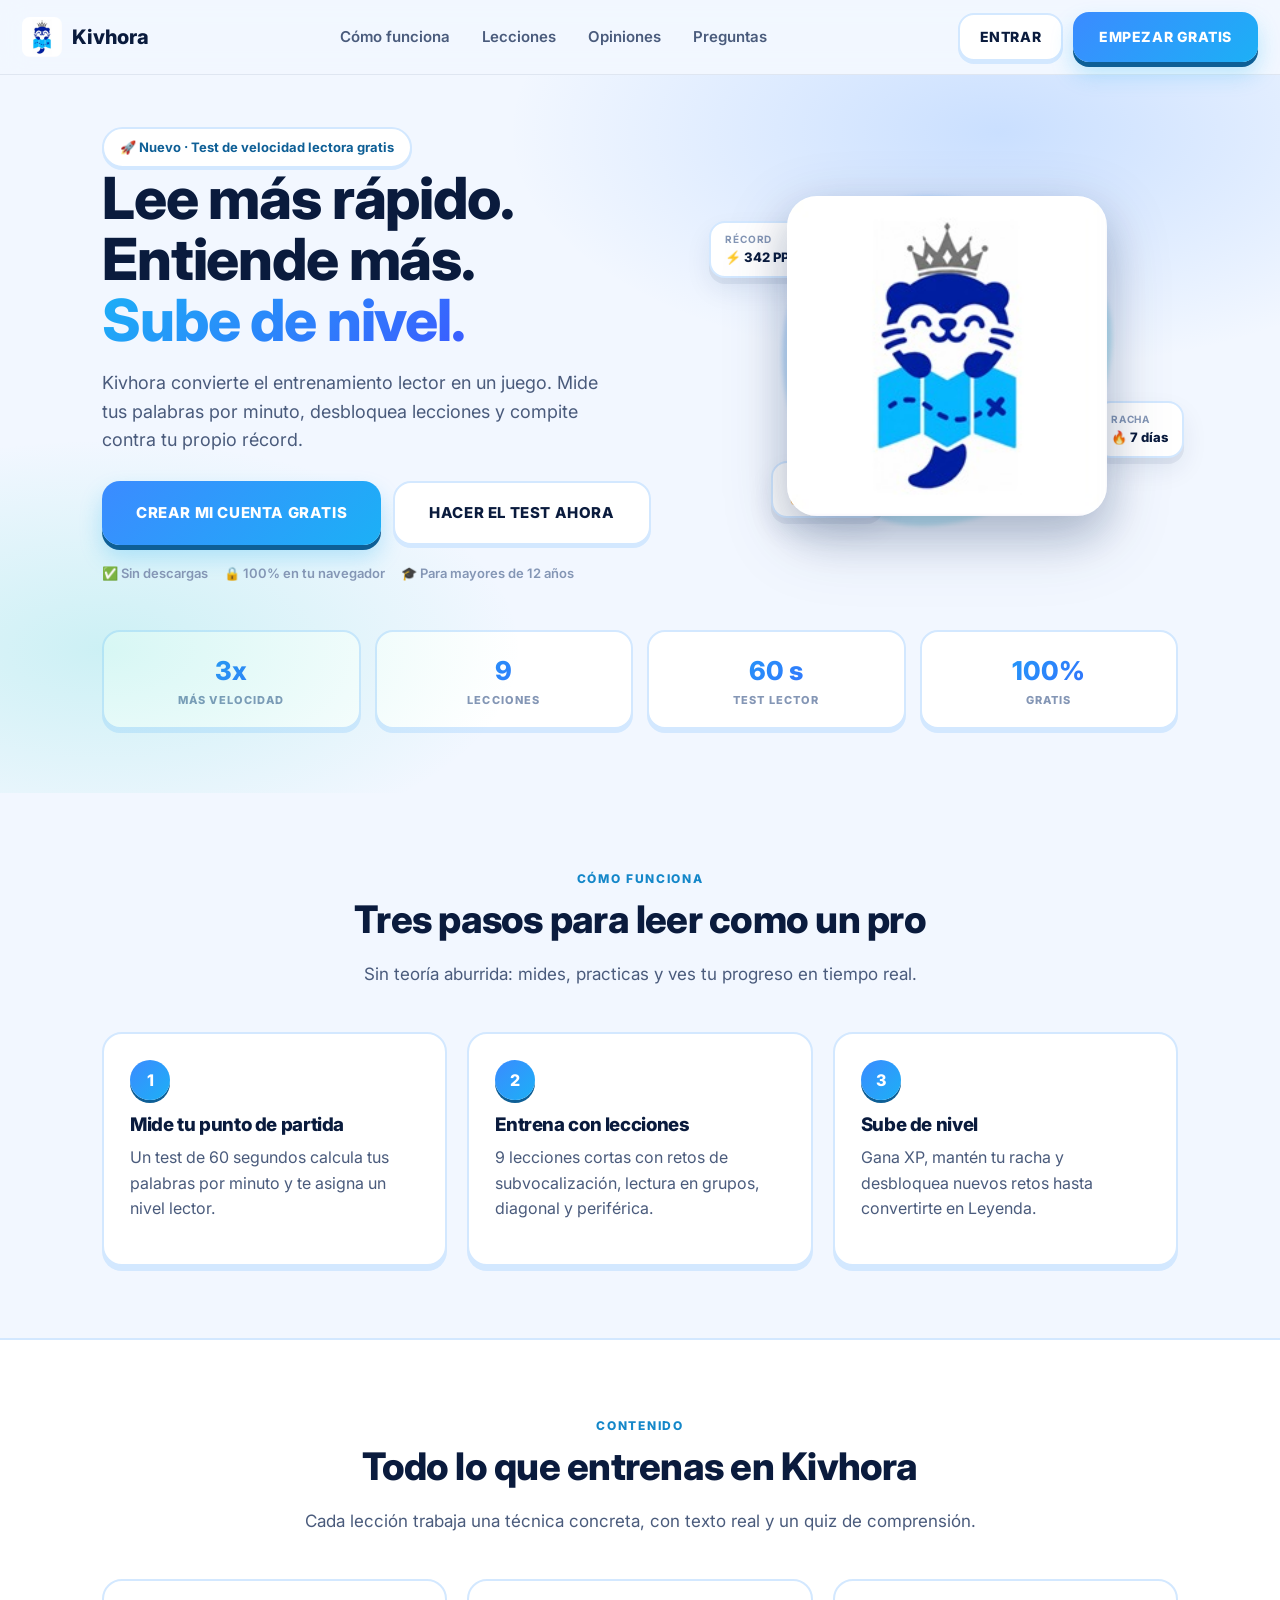
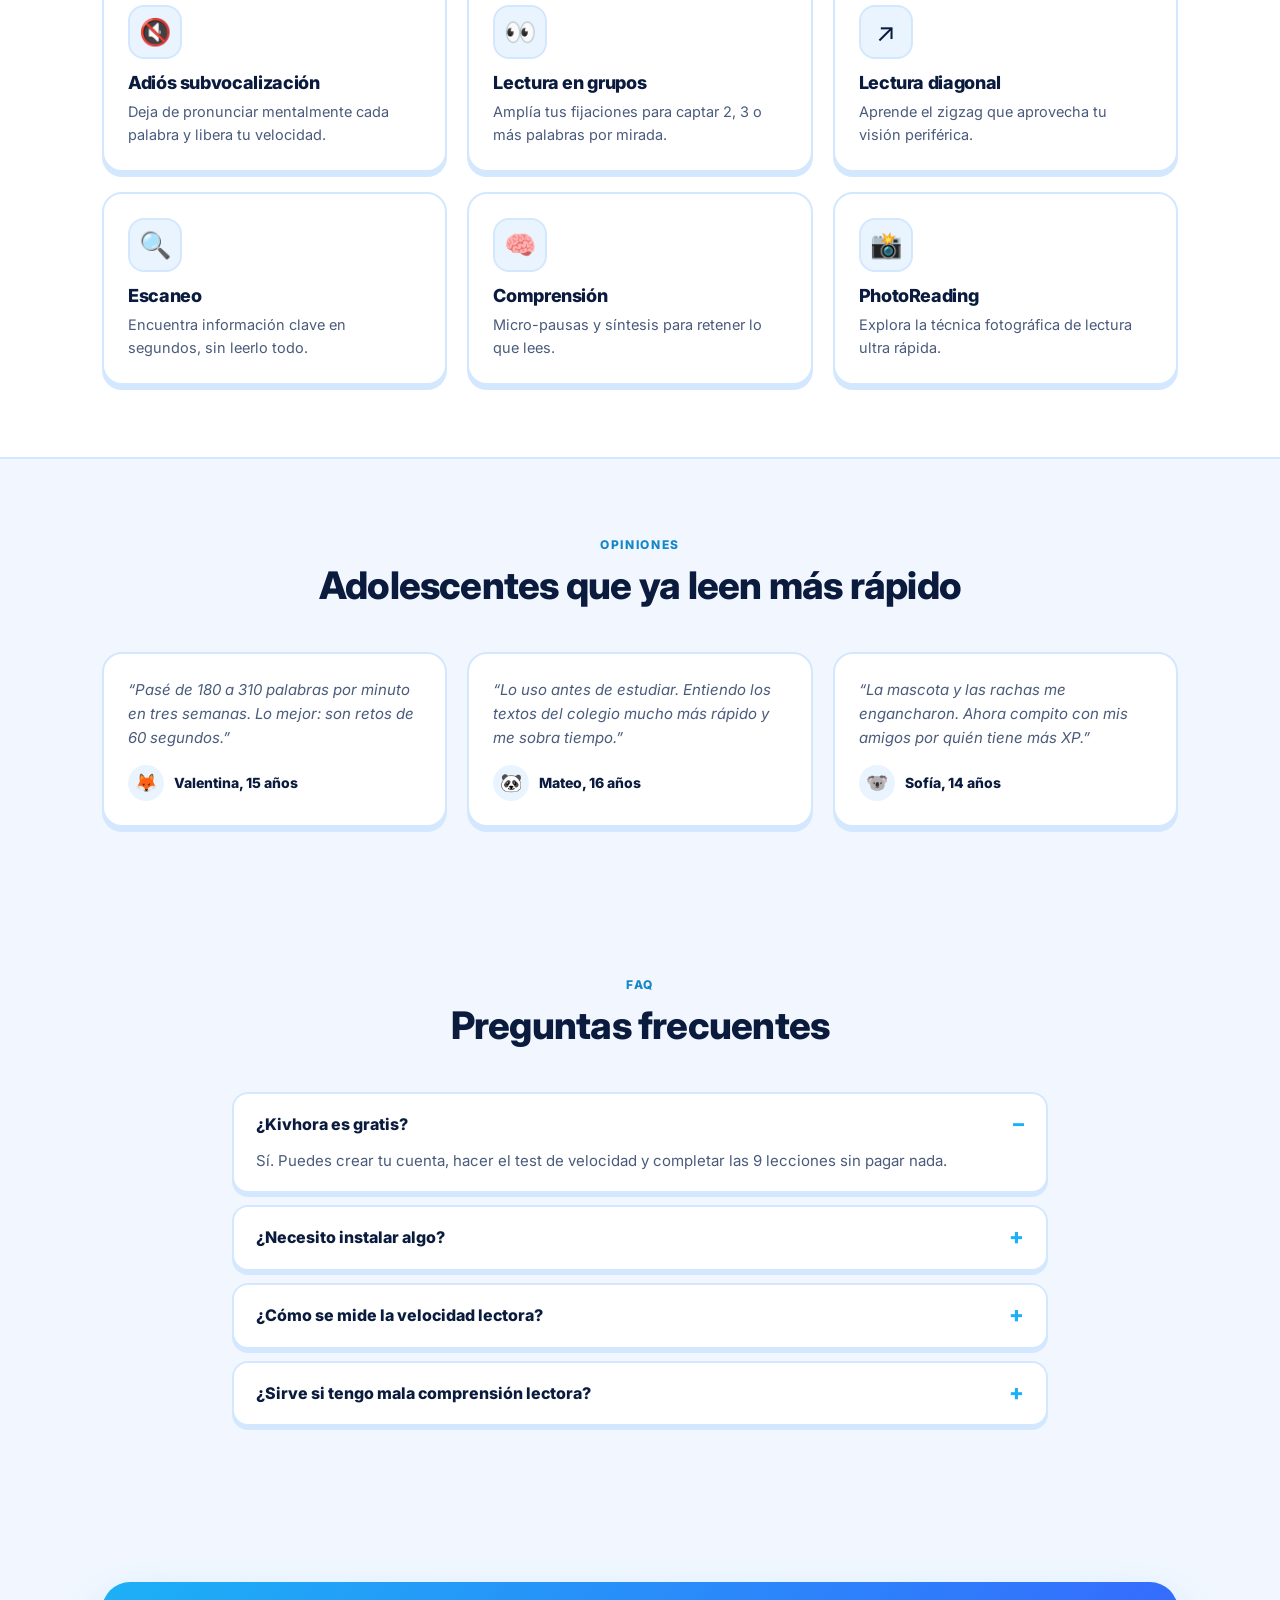
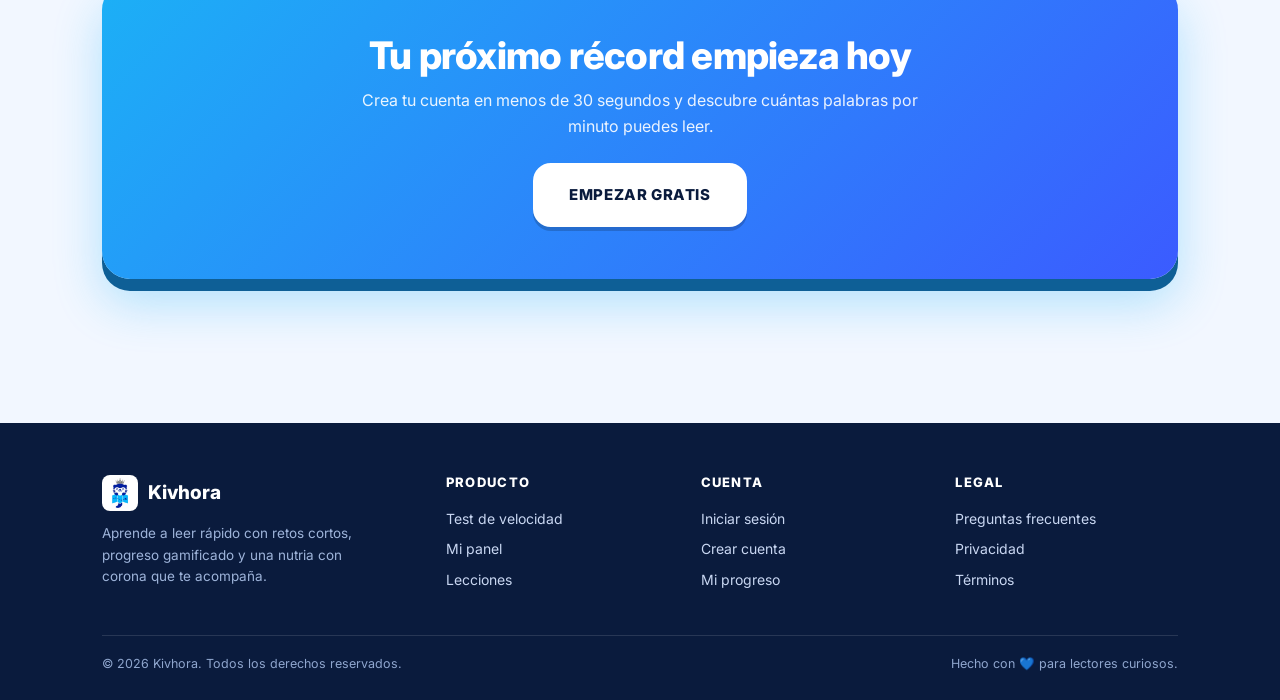
==== index.html @ a86a7a68 "baseline: estado actual antes de correcciones de venta" ====
<!DOCTYPE html>
<html lang="es">
<head>
<meta charset="UTF-8">
<meta name="viewport" content="width=device-width, initial-scale=1.0">
<title>Kivhora | Curso de lectura rápida para adolescentes — Lee hasta 3x más rápido</title>
<meta name="description" content="Aprende a leer rápido con Kivhora: test de velocidad lectora gratis, 9 lecciones interactivas y ejercicios de subvocalización, lectura diagonal y periférica. Ideal para adolescentes y estudiantes.">
<meta name="keywords" content="lectura rápida, velocidad lectora, test de lectura, palabras por minuto, comprensión lectora, curso de lectura veloz, adolescentes, Kivhora">
<meta name="author" content="Kivhora">
<meta name="robots" content="index, follow">
<link rel="canonical" href="https://kivhora.com/">
<meta property="og:type" content="website">
<meta property="og:site_name" content="Kivhora">
<meta property="og:title" content="Kivhora | Aprende a leer rápido jugando">
<meta property="og:description" content="Test de velocidad lectora, 9 lecciones y progreso gamificado. Mejora tus palabras por minuto en minutos al día.">
<meta property="og:url" content="https://kivhora.com/">
<meta property="og:image" content="https://kivhora.com/nutria_logo.jpeg">
<meta name="twitter:card" content="summary_large_image">
<meta name="theme-color" content="#1CB0F6">
<link rel="icon" type="image/jpeg" href="nutria_logo.jpeg">
<link rel="preconnect" href="https://fonts.googleapis.com">
<link rel="preconnect" href="https://fonts.gstatic.com" crossorigin>
<link href="https://fonts.googleapis.com/css2?family=Inter:wght@400;600;700;800&display=swap" rel="stylesheet">
<link href="style-2.5d.css" rel="stylesheet">
<link href="iconos-individuales.css" rel="stylesheet">
<script type="application/ld+json">
{
  "@context": "https://schema.org",
  "@graph": [
    {
      "@type": "EducationalOrganization",
      "@id": "https://kivhora.com/#org",
      "name": "Kivhora",
      "url": "https://kivhora.com/",
      "logo": "https://kivhora.com/nutria_logo.jpeg",
      "description": "Plataforma para aprender lectura rápida con lecciones interactivas y test de velocidad lectora."
    },
    {
      "@type": "Course",
      "name": "Lectura rápida para adolescentes",
      "description": "Curso interactivo de 9 lecciones para aumentar la velocidad lectora y la comprensión: subvocalización, lectura en grupos, lectura diagonal, escaneo y lectura periférica.",
      "provider": { "@id": "https://kivhora.com/#org" },
      "inLanguage": "es",
      "isAccessibleForFree": true,
      "educationalLevel": "Principiante a avanzado",
      "audience": { "@type": "EducationalAudience", "educationalRole": "student" }
    },
    {
      "@type": "FAQPage",
      "mainEntity": [
        { "@type": "Question", "name": "¿Kivhora es gratis?", "acceptedAnswer": { "@type": "Answer", "text": "Sí. Puedes crear tu cuenta, hacer el test de velocidad y completar las 9 lecciones sin pagar nada." } },
        { "@type": "Question", "name": "¿Necesito instalar algo?", "acceptedAnswer": { "@type": "Answer", "text": "No. Kivhora funciona directamente en tu navegador, en computador, tablet o celular." } },
        { "@type": "Question", "name": "¿Cómo se mide la velocidad lectora?", "acceptedAnswer": { "@type": "Answer", "text": "Se mide en palabras por minuto (PPM): divides las palabras del texto entre el tiempo que tardaste y lo multiplicas por 60." } }
      ]
    }
  ]
}
</script>
</head>
<body>
<header class="navbar">
  <a href="index.html" class="nav-logo" aria-label="Kivhora, inicio">
    <img src="nutria_logo.jpeg" alt="Mascota nutria de Kivhora" width="40" height="40" style="object-fit: cover; border-radius: 8px;">
    <span>Kivhora</span>
  </a>
  <nav aria-label="Navegación principal">
    <ul class="nav-links">
      <li><a href="#como-funciona">Cómo funciona</a></li>
      <li><a href="#lecciones">Lecciones</a></li>
      <li><a href="#testimonios">Opiniones</a></li>
      <li><a href="#faq">Preguntas</a></li>
    </ul>
  </nav>
  <div class="nav-buttons">
    <a href="login.html" class="btn-2d">Entrar</a>
    <a href="registro.html" class="btn-3d">Empezar gratis</a>
  </div>
</header>

<main>
  <section class="site-header">
    <div class="container hero">
      <div>
        <span class="pill">🚀 Nuevo · Test de velocidad lectora gratis</span>
        <h1>Lee más rápido.<br>Entiende más.<br><span>Sube de nivel.</span></h1>
        <p class="lead">Kivhora convierte el entrenamiento lector en un juego. Mide tus palabras por minuto, desbloquea lecciones y compite contra tu propio récord.</p>
        <div class="hero-actions">
          <a href="registro.html" class="btn-3d btn--lg">Crear mi cuenta gratis</a>
          <a href="exam.html" class="btn-2d btn--lg">Hacer el test ahora</a>
        </div>
        <div class="hero-trust">
          <span>✅ Sin descargas</span>
          <span>🔒 100% en tu navegador</span>
          <span>🎓 Para mayores de 12 años</span>
        </div>
      </div>
      <div class="hero-art">
        <div class="blob" aria-hidden="true"></div>
        <img src="nutria_logo.jpeg" alt="Kivhora, la nutria lectora con corona, mascota de la plataforma" width="320" height="320" style="border-radius: 30px; object-fit: cover; box-shadow: 0 20px 40px rgba(16,42,85,0.15); position: relative; z-index: 1;">
        <div class="float-badge fb-1"><small>Récord</small>⚡ 342 PPM</div>
        <div class="float-badge fb-2"><small>Racha</small>🔥 7 días</div>
        <div class="float-badge fb-3"><small>Nivel</small>🏅 Velocista</div>
      </div>
    </div>
    <div class="container" style="margin-top:46px">
      <div class="stat-strip">
        <div class="stat"><div class="num">3x</div><div class="lbl">Más velocidad</div></div>
        <div class="stat"><div class="num">9</div><div class="lbl">Lecciones</div></div>
        <div class="stat"><div class="num">60 s</div><div class="lbl">Test lector</div></div>
        <div class="stat"><div class="num">100%</div><div class="lbl">Gratis</div></div>
      </div>
    </div>
  </section>

  <section class="section" id="como-funciona">
    <div class="container">
      <div class="section-head">
        <span class="eyebrow">Cómo funciona</span>
        <h2>Tres pasos para leer como un pro</h2>
        <p>Sin teoría aburrida: mides, practicas y ves tu progreso en tiempo real.</p>
      </div>
      <div class="grid grid--3">
        <article class="step"><div class="n">1</div><h3>Mide tu punto de partida</h3><p class="muted">Un test de 60 segundos calcula tus palabras por minuto y te asigna un nivel lector.</p></article>
        <article class="step"><div class="n">2</div><h3>Entrena con lecciones</h3><p class="muted">9 lecciones cortas con retos de subvocalización, lectura en grupos, diagonal y periférica.</p></article>
        <article class="step"><div class="n">3</div><h3>Sube de nivel</h3><p class="muted">Gana XP, mantén tu racha y desbloquea nuevos retos hasta convertirte en Leyenda.</p></article>
      </div>
    </div>
  </section>

  <section class="section" style="background:#fff;border-block:2px solid var(--blue-100)" id="lecciones">
    <div class="container">
      <div class="section-head">
        <span class="eyebrow">Contenido</span>
        <h2>Todo lo que entrenas en Kivhora</h2>
        <p>Cada lección trabaja una técnica concreta, con texto real y un quiz de comprensión.</p>
      </div>
      <div class="grid grid--3">
        <article class="feature"><div class="ico">🔇</div><h3>Adiós subvocalización</h3><p>Deja de pronunciar mentalmente cada palabra y libera tu velocidad.</p></article>
        <article class="feature"><div class="ico">👀</div><h3>Lectura en grupos</h3><p>Amplía tus fijaciones para captar 2, 3 o más palabras por mirada.</p></article>
        <article class="feature"><div class="ico">↗️</div><h3>Lectura diagonal</h3><p>Aprende el zigzag que aprovecha tu visión periférica.</p></article>
        <article class="feature"><div class="ico">🔍</div><h3>Escaneo</h3><p>Encuentra información clave en segundos, sin leerlo todo.</p></article>
        <article class="feature"><div class="ico">🧠</div><h3>Comprensión</h3><p>Micro-pausas y síntesis para retener lo que lees.</p></article>
        <article class="feature"><div class="ico">📸</div><h3>PhotoReading</h3><p>Explora la técnica fotográfica de lectura ultra rápida.</p></article>
      </div>
    </div>
  </section>

  <section class="section" id="testimonios">
    <div class="container">
      <div class="section-head">
        <span class="eyebrow">Opiniones</span>
        <h2>Adolescentes que ya leen más rápido</h2>
      </div>
      <div class="grid grid--3">
        <article class="quote"><p>“Pasé de 180 a 310 palabras por minuto en tres semanas. Lo mejor: son retos de 60 segundos.”</p><div class="who"><span>🦊</span>Valentina, 15 años</div></article>
        <article class="quote"><p>“Lo uso antes de estudiar. Entiendo los textos del colegio mucho más rápido y me sobra tiempo.”</p><div class="who"><span>🐼</span>Mateo, 16 años</div></article>
        <article class="quote"><p>“La mascota y las rachas me engancharon. Ahora compito con mis amigos por quién tiene más XP.”</p><div class="who"><span>🐨</span>Sofía, 14 años</div></article>
      </div>
    </div>
  </section>

  <section class="section" id="faq">
    <div class="container narrow">
      <div class="section-head"><span class="eyebrow">FAQ</span><h2>Preguntas frecuentes</h2></div>
      <div class="faq">
        <details open><summary>¿Kivhora es gratis?</summary><p>Sí. Puedes crear tu cuenta, hacer el test de velocidad y completar las 9 lecciones sin pagar nada.</p></details>
        <details><summary>¿Necesito instalar algo?</summary><p>No. Kivhora funciona directamente en tu navegador, en computador, tablet o celular.</p></details>
        <details><summary>¿Cómo se mide la velocidad lectora?</summary><p>En palabras por minuto (PPM): divides las palabras del texto entre el tiempo que tardaste y lo multiplicas por 60.</p></details>
        <details><summary>¿Sirve si tengo mala comprensión lectora?</summary><p>Sí. Cada lección incluye un quiz de comprensión y técnicas específicas para retener mejor lo leído.</p></details>
      </div>
    </div>
  </section>

  <section class="section">
    <div class="container">
      <div class="cta-band">
        <h2>Tu próximo récord empieza hoy</h2>
        <p>Crea tu cuenta en menos de 30 segundos y descubre cuántas palabras por minuto puedes leer.</p>
        <a href="registro.html" class="btn-2d btn--lg">Empezar gratis</a>
      </div>
    </div>
  </section>
</main>

<footer class="footer">
  <div class="container">
    <div class="footer-grid">
      <div>
        <div class="brand"><img src="nutria_logo.jpeg" alt="Mascota de Kivhora" width="36" height="36" style="object-fit: cover; border-radius: 8px;">Kivhora</div>
        <p>Aprende a leer rápido con retos cortos, progreso gamificado y una nutria con corona que te acompaña.</p>
      </div>
      <div><h4>Producto</h4><a href="exam.html">Test de velocidad</a><a href="dashboard.html">Mi panel</a><a href="#lecciones">Lecciones</a></div>
      <div><h4>Cuenta</h4><a href="login.html">Iniciar sesión</a><a href="registro.html">Crear cuenta</a><a href="dashboard.html">Mi progreso</a></div>
      <div><h4>Legal</h4><a href="#faq">Preguntas frecuentes</a><a href="#faq">Privacidad</a><a href="#faq">Términos</a></div>
    </div>
    <div class="footer-bottom">
      <span>© <span id="year">2025</span> Kivhora. Todos los derechos reservados.</span>
      <span>Hecho con 💙 para lectores curiosos.</span>
    </div>
  </div>
</footer>
<script>document.getElementById('year').textContent = new Date().getFullYear();</script>
<script src="app.js"></script>
</body>
</html>
---- style-2.5d.css ----
/* ============================================================
   KIVHORA · Design System 2.5D (azul, estilo Duolingo)
   ============================================================ */
:root{
  --blue-50:#EAF4FF; --blue-100:#D3E8FF; --blue-200:#A9D1FF; --blue-300:#6FB2FF;
  --blue-400:#3B8BFF; --blue-500:#1CB0F6; --blue-600:#1487C9; --blue-700:#0E5F96;
  --navy-900:#0A1B3D; --navy-800:#102A55; --navy-700:#173A73;
  --gold:#FFC93C; --green:#58CC02; --red:#FF4B4B; --purple:#CE82FF;
  --bg:#F2F7FF; --bg-card:#FFFFFF; --bg-darker:#FFFFFF; --bg-surface:#E7EFFB;
  --text-primary:#0A1B3D; --text-secondary:#4A5B7C; --text-muted:#8496B5;
  --primary-300:#6FB2FF; --primary-400:#1CB0F6;
  --accent-300:#38D9C0; --accent-400:#14B8A6; --secondary-400:#8B5CF6;
  --radius:20px; --radius-sm:14px;
  --shadow-25d:0 6px 0 rgba(16,42,85,.07), 0 12px 26px rgba(16,42,85,.08);
  --shadow-3d:0 8px 0 rgba(16,42,85,.13), 0 16px 30px rgba(16,42,85,.12);
  --shadow-deep:0 10px 0 rgba(16,42,85,.18), 0 22px 44px rgba(16,42,85,.18);
  --gradient-primary:linear-gradient(135deg,#3B8BFF,#1CB0F6);
  --gradient-accent:linear-gradient(135deg,#22D3C5,#0EA5A0);
  --gradient-text:linear-gradient(135deg,#1CB0F6,#3B5BFF);
  --font:'Inter',-apple-system,BlinkMacSystemFont,'Segoe UI',Roboto,Helvetica,Arial,sans-serif;
}
*,*::before,*::after{box-sizing:border-box}
html{scroll-behavior:smooth}
body{margin:0;font-family:var(--font);background:var(--bg);color:var(--text-primary);line-height:1.6;-webkit-font-smoothing:antialiased}
img{max-width:100%;display:block}
a{color:var(--blue-600);text-decoration:none}
h1,h2,h3,h4{margin:0 0 .5em;line-height:1.15;font-weight:800;letter-spacing:-.02em}
p{margin:0 0 1em}
ul{margin:0;padding:0}
.container{width:100%;max-width:1120px;margin:0 auto;padding:0 22px}
.narrow{max-width:860px;margin:0 auto;padding:0 22px}
.text-center{text-align:center}
.muted{color:var(--text-secondary)}

/* ---------- Navbar ---------- */
.navbar{position:sticky;top:0;z-index:60;display:flex;align-items:center;justify-content:space-between;gap:16px;
  padding:12px 22px;background:rgba(242,247,255,.88);backdrop-filter:blur(14px);border-bottom:1px solid rgba(16,42,85,.08)}
.nav-logo{display:flex;align-items:center;gap:10px;font-weight:800;font-size:20px;color:var(--navy-900)}
.nav-logo img{width:40px;height:40px}
.nav-links{display:flex;gap:4px;align-items:center;list-style:none}
.nav-links a{padding:8px 14px;border-radius:12px;font-weight:600;color:var(--text-secondary);font-size:15px}
.nav-links a:hover{background:var(--blue-50);color:var(--blue-600)}
.nav-buttons{display:flex;align-items:center;gap:10px}
.user-info{display:flex;align-items:center;gap:10px}
.user-avatar{width:40px;height:40px;border-radius:50%;background:var(--blue-100);border:2px solid #fff;
  display:flex;align-items:center;justify-content:center;font-size:18px;overflow:hidden;flex-shrink:0;box-shadow:0 2px 0 rgba(16,42,85,.12)}
.user-name{font-size:14px;font-weight:700;max-width:140px;overflow:hidden;text-overflow:ellipsis;white-space:nowrap}

/* ---------- Botones ---------- */
.btn,.btn-3d,.btn-2d{display:inline-flex;align-items:center;justify-content:center;gap:8px;font:inherit;font-weight:800;
  letter-spacing:.04em;text-transform:uppercase;font-size:14px;border:0;cursor:pointer;border-radius:16px;
  padding:14px 26px;text-align:center;transition:transform .08s ease,box-shadow .08s ease,filter .2s ease}
.btn-3d{background:var(--gradient-primary);color:#fff;box-shadow:0 5px 0 var(--blue-700),0 12px 22px rgba(28,176,246,.28)}
.btn-3d:hover{filter:brightness(1.05)}
.btn-3d:active{transform:translateY(5px);box-shadow:0 0 0 var(--blue-700),0 4px 10px rgba(28,176,246,.2)}
.btn-2d{background:#fff;color:var(--navy-900);border:2px solid var(--blue-100);box-shadow:0 3px 0 var(--blue-100);padding:11px 20px}
.btn-2d:hover{background:var(--blue-50)}
.btn-2d:active{transform:translateY(3px);box-shadow:none}
.btn--lg{padding:18px 34px;font-size:15px;border-radius:18px}
.btn--block{width:100%}
.btn--success{background:linear-gradient(135deg,#58CC02,#3FA700);box-shadow:0 5px 0 #2E7D00,0 12px 22px rgba(88,204,2,.25)}
.btn--success:active{box-shadow:0 0 0 #2E7D00}
.btn[disabled],.btn-3d[disabled]{opacity:.5;cursor:not-allowed;filter:grayscale(.35);transform:none}
.btn-full{width:100%;justify-content:center}

/* ---------- Tarjetas / secciones ---------- */
.card{background:var(--bg-card);border:2px solid var(--blue-100);border-radius:var(--radius);box-shadow:var(--shadow-25d);padding:26px}
.card-3d{background:var(--bg-card);border:2px solid var(--blue-100);border-radius:24px;box-shadow:var(--shadow-3d);padding:38px}
.section{padding:72px 0}
.section-head{max-width:680px;margin:0 auto 44px;text-align:center}
.section-head h2{font-size:clamp(26px,3.6vw,38px)}
.section-head p{color:var(--text-secondary);font-size:17px}
.eyebrow{display:inline-block;font-size:12px;font-weight:800;letter-spacing:.14em;text-transform:uppercase;color:var(--blue-600);margin-bottom:10px}
.pill{display:inline-flex;align-items:center;gap:8px;background:#fff;border:2px solid var(--blue-100);border-radius:999px;
  padding:8px 16px;font-size:13px;font-weight:700;color:var(--blue-700);box-shadow:0 2px 0 var(--blue-100)}
.grid{display:grid;gap:20px}
.grid--3{grid-template-columns:repeat(3,1fr)}
.grid--2{grid-template-columns:repeat(2,1fr)}
.grid--4{grid-template-columns:repeat(4,1fr)}

/* ---------- Hero ---------- */
.site-header{position:relative;overflow:hidden;padding:52px 0 64px}
.site-header::before{content:'';position:absolute;inset:0;background:
  radial-gradient(700px 340px at 78% 8%,rgba(59,139,255,.22),transparent 70%),
  radial-gradient(600px 300px at 8% 80%,rgba(34,211,197,.18),transparent 70%);pointer-events:none}
.hero{position:relative;display:grid;grid-template-columns:1.1fr .9fr;gap:48px;align-items:center}
.hero h1{font-size:clamp(34px,5.2vw,58px);line-height:1.05;margin-bottom:18px}
.hero h1 span{background:var(--gradient-text);-webkit-background-clip:text;background-clip:text;-webkit-text-fill-color:transparent}
.hero p.lead{font-size:18px;color:var(--text-secondary);max-width:520px}
.hero-actions{display:flex;flex-wrap:wrap;gap:12px;margin:26px 0 18px}
.hero-trust{display:flex;flex-wrap:wrap;gap:16px;font-size:13px;font-weight:600;color:var(--text-muted)}
.hero-trust span{display:flex;align-items:center;gap:6px}
.hero-art{position:relative;display:flex;justify-content:center}
.hero-art .blob{position:absolute;width:330px;height:330px;border-radius:44% 56% 58% 42%/48% 42% 58% 52%;
  background:linear-gradient(135deg,rgba(59,139,255,.25),rgba(34,211,197,.22));filter:blur(2px);animation:floaty 7s ease-in-out infinite}
.hero-art img{position:relative;width:min(320px,80%);filter:drop-shadow(0 18px 30px rgba(16,42,85,.22))}
.float-badge{position:absolute;background:#fff;border:2px solid var(--blue-100);border-radius:16px;padding:8px 14px;
  font-size:13px;font-weight:800;color:var(--navy-900);box-shadow:var(--shadow-25d);animation:floaty 5s ease-in-out infinite}
.float-badge small{display:block;font-size:10px;letter-spacing:.08em;text-transform:uppercase;color:var(--text-muted);font-weight:700}
.fb-1{top:8%;left:-6px}
.fb-2{bottom:18%;right:-6px;animation-delay:1.2s}
.fb-3{bottom:-2px;left:12%;animation-delay:.6s}

/* ---------- Stats ---------- */
.stat-strip{display:grid;grid-template-columns:repeat(4,1fr);gap:14px;margin-top:8px}
.stat-strip .stat{background:#fff;border:2px solid var(--blue-100);border-radius:18px;padding:18px;text-align:center;box-shadow:0 4px 0 var(--blue-100)}
.stat .num{font-size:26px;font-weight:800;background:var(--gradient-text);-webkit-background-clip:text;background-clip:text;-webkit-text-fill-color:transparent}
.stat .lbl{font-size:11px;font-weight:800;letter-spacing:.1em;text-transform:uppercase;color:var(--text-muted)}

/* ---------- Features / steps ---------- */
.feature{background:#fff;border:2px solid var(--blue-100);border-radius:20px;padding:24px;box-shadow:0 5px 0 var(--blue-100);transition:.18s}
.feature:hover{transform:translateY(-4px);box-shadow:0 9px 0 var(--blue-100)}
.feature .ico{width:54px;height:54px;border-radius:16px;display:grid;place-items:center;font-size:26px;margin-bottom:14px;
  background:var(--blue-50);border:2px solid var(--blue-100)}
.feature h3{font-size:18px;margin-bottom:6px}
.feature p{font-size:14.5px;color:var(--text-secondary);margin:0}
.step{position:relative;background:#fff;border:2px solid var(--blue-100);border-radius:20px;padding:26px;box-shadow:0 5px 0 var(--blue-100)}
.step .n{width:40px;height:40px;border-radius:50%;background:var(--gradient-primary);color:#fff;display:grid;place-items:center;
  font-weight:800;margin-bottom:14px;box-shadow:0 3px 0 var(--blue-700)}

/* ---------- Testimonios / FAQ ---------- */
.quote{background:#fff;border:2px solid var(--blue-100);border-radius:20px;padding:24px;box-shadow:0 5px 0 var(--blue-100)}
.quote p{font-size:15px;color:var(--text-secondary);font-style:italic}
.quote .who{display:flex;align-items:center;gap:10px;font-weight:800;font-size:14px}
.quote .who span{width:36px;height:36px;border-radius:50%;background:var(--blue-50);display:grid;place-items:center;font-size:18px}
.faq details{background:#fff;border:2px solid var(--blue-100);border-radius:16px;padding:18px 22px;margin-bottom:12px;box-shadow:0 4px 0 var(--blue-100)}
.faq summary{cursor:pointer;font-weight:800;list-style:none;display:flex;justify-content:space-between;gap:12px}
.faq summary::-webkit-details-marker{display:none}
.faq summary::after{content:'+';color:var(--blue-500);font-size:22px;line-height:1}
.faq details[open] summary::after{content:'–'}
.faq p{margin:12px 0 0;color:var(--text-secondary);font-size:15px}

/* ---------- CTA ---------- */
.cta-band{background:linear-gradient(135deg,#1CB0F6,#3B5BFF);border-radius:28px;padding:52px 36px;text-align:center;color:#fff;
  box-shadow:0 12px 0 #0E5F96,0 24px 48px rgba(28,176,246,.3)}
.cta-band h2{font-size:clamp(26px,3.6vw,38px);margin-bottom:10px}
.cta-band p{color:rgba(255,255,255,.9);max-width:560px;margin:0 auto 24px}
.cta-band .btn-2d{background:#fff;border-color:#fff;box-shadow:0 4px 0 rgba(0,0,0,.18)}

/* ---------- Footer ---------- */
.footer{background:var(--navy-900);color:#C9D7F2;padding:52px 0 26px;margin-top:72px}
.footer-grid{display:grid;grid-template-columns:1.4fr 1fr 1fr 1fr;gap:32px}
.footer h4{color:#fff;font-size:13px;letter-spacing:.1em;text-transform:uppercase;margin-bottom:14px}
.footer a{display:block;color:#C9D7F2;font-size:14px;padding:4px 0}
.footer a:hover{color:#fff}
.footer .brand{display:flex;align-items:center;gap:10px;color:#fff;font-weight:800;font-size:19px;margin-bottom:12px}
.footer .brand img{width:36px;height:36px}
.footer p{font-size:13.5px;color:#9EB4DA;max-width:280px}
.footer-bottom{border-top:1px solid rgba(255,255,255,.12);margin-top:34px;padding-top:18px;display:flex;justify-content:space-between;gap:12px;flex-wrap:wrap;font-size:12.5px;color:#8FA6CE}

/* ---------- Formularios / auth ---------- */
.auth-wrap{min-height:100vh;display:grid;grid-template-columns:1fr 1fr}
.auth-side{background:linear-gradient(160deg,#1CB0F6,#3B5BFF 70%);color:#fff;padding:52px 44px;display:flex;flex-direction:column;justify-content:center;position:relative;overflow:hidden}
.auth-side::after{content:'';position:absolute;width:420px;height:420px;border-radius:50%;background:rgba(255,255,255,.12);bottom:-160px;right:-120px}
.auth-side img{width:150px;margin-bottom:22px;filter:drop-shadow(0 12px 22px rgba(0,0,0,.22))}
.auth-side h2{font-size:clamp(26px,3vw,36px)}
.auth-side p{color:rgba(255,255,255,.9);max-width:380px}
.auth-side ul{list-style:none;margin-top:18px;display:grid;gap:10px}
.auth-side li{display:flex;gap:10px;font-size:15px;color:rgba(255,255,255,.95)}
.auth-main{display:flex;align-items:center;justify-content:center;padding:44px 22px}
.auth-card{width:100%;max-width:430px}
.auth-card h1{font-size:clamp(26px,3.4vw,34px);margin-bottom:6px}
.field{margin-bottom:16px}
.field label{display:block;font-size:12px;font-weight:800;text-transform:uppercase;letter-spacing:.07em;color:var(--text-secondary);margin-bottom:6px}
.input{width:100%;padding:14px 16px;border-radius:14px;border:2px solid var(--blue-100);background:#fff;font:inherit;
  font-size:16px;color:var(--text-primary);outline:none;transition:.2s}
.input:focus{border-color:var(--blue-400);box-shadow:0 0 0 4px rgba(59,139,255,.15)}
.hint{font-size:13px;color:var(--text-muted)}
.msg{font-size:13.5px;font-weight:700;min-height:20px;margin:4px 0 10px}
.msg.err{color:var(--red)}
.msg.ok{color:#2E7D00}
.check{display:flex;align-items:center;gap:8px;font-size:14px;color:var(--text-secondary)}
.check input{width:18px;height:18px;accent-color:var(--blue-500)}

/* ---------- Dashboard ---------- */
.dash{padding:28px 0 60px; position: relative; overflow: hidden;}
.dash-head{display:flex;align-items:center;justify-content:space-between;gap:20px;flex-wrap:wrap;margin-bottom:26px; position: relative; z-index: 2;}
.dash-head h1{font-size:clamp(24px,3.4vw,34px);margin-bottom:4px}
.dash-head p{margin:0;color:var(--text-secondary)}
.stats-grid{display:grid;grid-template-columns:repeat(4,1fr);gap:14px;margin-bottom:24px; position: relative; z-index: 2;}
.stat-card{background:#fff;border:2px solid var(--blue-100);border-radius:18px;padding:16px;box-shadow:0 5px 0 var(--blue-100)}
.stat-card .v{font-size:24px;font-weight:800;line-height:1.1}
.stat-card .k{font-size:10.5px;font-weight:800;letter-spacing:.1em;text-transform:uppercase;color:var(--text-muted);margin-top:2px}
.stat-card .sub{font-size:12px;color:var(--text-secondary)}
.progress{height:14px;border-radius:999px;background:var(--blue-100);overflow:hidden}
.progress__fill{height:100%;border-radius:999px;background:linear-gradient(90deg,#3B8BFF,#1CB0F6);transition:width .6s ease}

/* --- EL CAMINITO HORIZONTAL --- */
.path-wrapper {
  position: relative;
  z-index: 2;
  margin: 40px 0;
  padding: 40px 0;
  scrollbar-width: none; 
}
.path-wrapper::-webkit-scrollbar { display: none; }

.path-horizontal {
  display: flex;
  align-items: center;
  gap: 30px;
  overflow-x: auto;
  padding: 20px 40px;
  background-image: linear-gradient(to right, var(--blue-200) 50%, transparent 50%);
  background-size: 20px 4px;
  background-repeat: repeat-x;
  background-position: 0 50%;
}

.node-circle {
  flex-shrink: 0;
  display: flex;
  flex-direction: column;
  align-items: center;
  gap: 10px;
  text-decoration: none;
  color: var(--text-primary);
  transition: transform 0.2s;
  background: var(--bg);
  padding: 10px;
  border-radius: 20px;
}

.node-circle:hover {
  transform: scale(1.05);
}

.node-circle:nth-child(odd) { transform: translateY(-30px); }
.node-circle:nth-child(odd):hover { transform: translateY(-35px) scale(1.05); }
.node-circle:nth-child(even) { transform: translateY(30px); }
.node-circle:nth-child(even):hover { transform: translateY(25px) scale(1.05); }

.node-btn {
  width: 80px;
  height: 80px;
  border-radius: 50%;
  display: flex;
  align-items: center;
  justify-content: center;
  font-size: 32px;
  background: #fff;
  border: 4px solid var(--blue-100);
  box-shadow: 0 6px 0 var(--blue-200);
  transition: all 0.2s;
}

.node-circle.done .node-btn {
  background: #F0FFE4;
  border-color: #B6E88A;
  box-shadow: 0 6px 0 #B6E88A;
}

.node-circle.exam .node-btn {
  background: #FFFCF0;
  border-color: var(--gold);
  box-shadow: 0 6px 0 #F0C64A;
}

.node-circle.locked .node-btn {
  background: var(--bg-surface);
  border-color: #B0C4DE;
  box-shadow: 0 6px 0 #9AAFC9;
  filter: grayscale(1);
  opacity: 0.7;
  cursor: not-allowed;
}

.node-label {
  font-size: 13px;
  font-weight: 800;
  text-align: center;
  max-width: 100px;
  color: var(--text-secondary);
}
.node-circle.locked .node-label { color: var(--text-muted); }

/* Letras flotantes de fondo */
.bg-letters {
  position: absolute;
  inset: 0;
  pointer-events: none;
  overflow: hidden;
  z-index: 1;
}
.bg-letter {
  position: absolute;
  font-family: 'Comic Sans MS', 'Chalkboard SE', sans-serif;
  font-weight: 900;
  color: var(--blue-200);
  opacity: 0.4;
  animation: floaty 6s ease-in-out infinite alternate;
}

/* Modal de Perfil */
.modal {
  display: none;
  position: fixed;
  inset: 0;
  background: rgba(16, 42, 85, 0.6);
  z-index: 100;
  align-items: center;
  justify-content: center;
  padding: 20px;
}
.modal.active { display: flex; }
.modal-content {
  background: #fff;
  border-radius: 24px;
  padding: 32px;
  width: 100%;
  max-width: 400px;
  box-shadow: var(--shadow-deep);
  animation: fadeInUp 0.3s ease;
}
.modal-content h2 { margin-top: 0; margin-bottom: 20px; text-align: center; }
.avatar-grid { display: grid; grid-template-columns: repeat(4, 1fr); gap: 10px; margin: 10px 0 24px; }
.avatar-opt {
  font-size: 28px; padding: 10px; border-radius: 12px; border: 2px solid var(--blue-100);
  background: #fff; cursor: pointer; transition: 0.2s;
}
.avatar-opt.selected { border-color: var(--blue-500); background: var(--blue-50); transform: scale(1.1); }
.avatar-opt:hover { border-color: var(--blue-400); }

/* Sidebar Cards */
.side-card{background:#fff;border:2px solid var(--blue-100);border-radius:20px;padding:22px;box-shadow:0 5px 0 var(--blue-100);margin-bottom:18px}
.side-card h3{font-size:15px;text-transform:uppercase;letter-spacing:.08em;color:var(--text-muted);margin-bottom:14px}
.leader{display:flex;align-items:center;gap:10px;padding:8px 0;border-bottom:1px dashed var(--blue-100);font-size:14px}
.leader:last-child{border-bottom:0}
.leader .pos{width:22px;font-weight:800;color:var(--text-muted)}
.leader .av{width:32px;height:32px;border-radius:50%;background:var(--blue-50);display:grid;place-items:center;font-size:16px}
.leader .nm{flex:1;font-weight:700}
.leader .xp{font-weight:800;color:var(--blue-600);font-size:13px}
.leader.me{background:var(--blue-50);border-radius:12px;padding:8px 10px;border-bottom:0}
.badge-grid{display:grid;grid-template-columns:repeat(4,1fr);gap:10px}
.badge-item{text-align:center;font-size:10.5px;font-weight:700;color:var(--text-muted);opacity:.35}
.badge-item.unlocked{opacity:1;color:var(--text-primary)}
.badge-item .b{font-size:24px;display:block;margin-bottom:2px}
.daily-ring{display:flex;align-items:center;gap:16px}
.ring{width:78px;height:78px;border-radius:50%;display:grid;place-items:center;font-weight:800;font-size:15px;
  background:conic-gradient(var(--blue-500) calc(var(--p,0)*1%),var(--blue-100) 0);position:relative;flex-shrink:0}
.ring::after{content:'';position:absolute;inset:9px;background:#fff;border-radius:50%}
.ring span{position:relative;z-index:1}

/* ---------- Pantallas de examen / lección ---------- */
.exam-container,.lesson-container{max-width:860px;margin:32px auto;padding:0 22px 60px}
.screen{display:none}
.screen.active{display:block;animation:fadeInUp .45s ease both}
.intro-header{text-align:center;margin-bottom:34px}
.intro-icon-wrap{display:flex;justify-content:center;margin-bottom:22px}
.intro-title{font-size:clamp(26px,4vw,38px);margin-bottom:10px}
.intro-subtitle{font-size:16px;color:var(--text-secondary);max-width:560px;margin:0 auto}
.rules-list{background:var(--blue-50);border:2px solid var(--blue-100);border-radius:18px;padding:24px 28px;margin:28px 0;list-style:none}
.rules-list li{font-size:15px;color:var(--text-secondary);padding:12px 0;border-bottom:1px dashed var(--blue-200);display:flex;gap:12px;align-items:flex-start}
.rules-list li::before{content:'◆';color:var(--blue-500);font-size:10px;margin-top:6px;flex-shrink:0}
.rules-list li:last-child{border-bottom:none;padding-bottom:0}
.rules-list li:first-child{padding-top:0}
.rules-list strong{color:var(--text-primary)}
.word-count-badge{display:inline-flex;align-items:center;gap:8px;background:#fff;border:2px solid var(--blue-100);border-radius:999px;
  padding:9px 20px;font-size:14px;font-weight:700;color:var(--blue-700);box-shadow:0 3px 0 var(--blue-100)}
.exam-header,.exercise-header{display:flex;justify-content:space-between;align-items:center;margin-bottom:24px}
.exam-label,.exercise-label{font-size:12px;font-weight:800;text-transform:uppercase;letter-spacing:.12em;color:var(--text-muted)}
.timer-display{font-size:clamp(42px,6vw,60px);font-weight:800;letter-spacing:-2px;line-height:1;
  background:var(--gradient-text);-webkit-background-clip:text;background-clip:text;-webkit-text-fill-color:transparent;transition:.3s}
.timer-display.urgent{background:linear-gradient(135deg,#FF4B4B,#DC2626);-webkit-background-clip:text;background-clip:text;animation:pulse 1s ease-in-out infinite}
.instruction-text{background:var(--blue-50);border:2px solid var(--blue-100);border-left:6px solid var(--blue-400);border-radius:14px;
  padding:20px 24px;margin-bottom:22px;font-size:15.5px;color:var(--text-primary)}
.reading-area{background:#fff;border:2px solid var(--blue-100);border-radius:18px;padding:30px;margin-bottom:24px;
  max-height:420px;overflow-y:auto;box-shadow:inset 0 2px 10px rgba(16,42,85,.05)}
.reading-text{font-size:18px;line-height:1.9;color:var(--text-primary);text-align:justify;margin:0}
.result-header{text-align:center;margin-bottom:28px}
.result-icon-wrap{display:flex;justify-content:center;margin-bottom:18px}
.result-title{font-size:clamp(24px,3.4vw,34px);margin-bottom:6px}
.result-subtitle{font-size:16px;color:var(--text-secondary)}
.ppm-display{text-align:center;background:var(--gradient-primary);border-radius:22px;padding:36px 28px;margin-bottom:22px;
  box-shadow:0 8px 0 var(--blue-700),0 18px 34px rgba(28,176,246,.28)}
.ppm-number{font-size:clamp(54px,8vw,80px);font-weight:800;line-height:1;letter-spacing:-3px;color:#fff}
.ppm-label{font-size:13px;font-weight:800;margin-top:8px;text-transform:uppercase;letter-spacing:.16em;color:rgba(255,255,255,.9)}
.category-badge{display:flex;align-items:center;gap:16px;background:#fff;border:2px solid var(--blue-100);border-radius:18px;
  padding:20px 22px;margin-bottom:22px;box-shadow:0 5px 0 var(--blue-100)}
.category-badge .cat-icon{font-size:40px}
.category-badge .cat-info{flex:1}
.category-badge .cat-name{font-size:17px;font-weight:800;margin-bottom:2px}
.category-badge .cat-desc{font-size:14px;color:var(--text-secondary);line-height:1.5}
.stats-row{display:flex;gap:14px;margin-bottom:24px}
.stat-chip{flex:1;background:#fff;border:2px solid var(--blue-100);border-radius:16px;padding:16px 10px;text-align:center;box-shadow:0 4px 0 var(--blue-100)}
.stat-chip .chip-value{font-size:24px;font-weight:800;background:var(--gradient-text);-webkit-background-clip:text;background-clip:text;-webkit-text-fill-color:transparent}
.stat-chip .chip-label{font-size:10.5px;font-weight:800;color:var(--text-muted);text-transform:uppercase;letter-spacing:.1em;margin-top:2px}
.result-actions{display:flex;gap:14px}
.failed-header{text-align:center;margin-bottom:26px}
.failed-title{font-size:clamp(24px,3.4vw,32px);color:var(--red);margin-bottom:6px}
.failed-msg{font-size:15.5px;color:var(--text-secondary)}
.failed-card{background:#FFF1F1;border:2px solid #FFC9C9;border-radius:16px;padding:20px 22px;margin-bottom:24px;
  font-size:14px;color:var(--text-secondary);text-align:center;box-shadow:0 4px 0 #FFC9C9}
.failed-card strong{color:#C62828}
.quiz-option{display:block;width:100%;text-align:left;background:#fff;border:2px solid var(--blue-100);border-radius:14px;
  padding:14px 18px;margin-bottom:10px;font:inherit;font-size:15.5px;font-weight:600;cursor:pointer;box-shadow:0 3px 0 var(--blue-100);transition:.15s}
.quiz-option:hover{border-color:var(--blue-400);background:var(--blue-50)}
.quiz-option.correct{border-color:var(--green);background:#F0FFE4;box-shadow:0 3px 0 var(--green)}
.quiz-option.wrong{border-color:var(--red);background:#FFF1F1;box-shadow:0 3px 0 var(--red)}
.quiz-option[disabled]{cursor:default}

/* ---------- Toast ---------- */
.toast-wrap{position:fixed;left:50%;bottom:24px;transform:translateX(-50%);z-index:999;display:flex;flex-direction:column;gap:10px;align-items:center;pointer-events:none}
.toast{background:var(--navy-900);color:#fff;padding:12px 22px;border-radius:14px;font-weight:700;font-size:14px;
  box-shadow:var(--shadow-3d);animation:toastIn .3s ease both;max-width:90vw}

/* ---------- Animaciones ---------- */
@keyframes fadeInUp{from{opacity:0;transform:translateY(14px)}to{opacity:1;transform:none}}
@keyframes floaty{0%,100%{transform:translateY(0)}50%{transform:translateY(-12px)}}
@keyframes pulse{0%,100%{opacity:1}50%{opacity:.55}}
@keyframes toastIn{from{opacity:0;transform:translateY(16px)}to{opacity:1;transform:none}}

/* ---------- Responsive ---------- */
@media (max-width:980px){
  .hero{grid-template-columns:1fr;text-align:center}
  .hero p.lead{margin-left:auto;margin-right:auto}
  .hero-actions,.hero-trust{justify-content:center}
  .grid--3,.grid--4{grid-template-columns:repeat(2,1fr)}
  .footer-grid{grid-template-columns:1fr 1fr}
  .dash-grid{grid-template-columns:1fr}
  .auth-wrap{grid-template-columns:1fr}
  .auth-side{display:none}
}
@media (max-width:768px){
  .container{padding:0 18px}
  .nav-links{display:none}
  .stat-strip{grid-template-columns:repeat(2,1fr)}
  .grid--2,.grid--3,.grid--4{grid-template-columns:1fr}
  .stats-grid{grid-template-columns:repeat(2,1fr)}
  .exam-container,.lesson-container{padding:0 16px 40px;margin:18px auto}
  .card-3d{padding:26px 20px}
  .stats-row,.result-actions{flex-direction:column}
  .reading-area{padding:20px}
  .reading-text{font-size:16.5px}
  .navbar{padding:10px 16px;flex-wrap:wrap}
  .user-name{display:none}
  .cta-band{padding:36px 22px}
  .footer-grid{grid-template-columns:1fr}
  .badge-grid{grid-template-columns:repeat(4,1fr)}
}
---- iconos-individuales.css ----
/* Iconos 2.5D individuales */
.icon-2d{
  width:92px;height:92px;border-radius:28px;display:grid;place-items:center;
  background:var(--blue-50);border:2px solid var(--blue-100);
  box-shadow:0 6px 0 var(--blue-100),0 14px 26px rgba(16,42,85,.12);
}
.icon-2d-primary{background:linear-gradient(135deg,#EAF4FF,#D3E8FF)}
.icon-2d-gold{background:linear-gradient(135deg,#FFF8DF,#FFE9A8);border-color:#FFD966;box-shadow:0 6px 0 #F0C64A,0 14px 26px rgba(240,198,74,.22)}
.icon-2d-accent{background:linear-gradient(135deg,#E2FBF7,#C7F5EF);border-color:#9BE9DF;box-shadow:0 6px 0 #7FDCD1,0 14px 26px rgba(20,184,166,.18)}
.icon-2d-danger{background:linear-gradient(135deg,#FFEDED,#FFD1D1);border-color:#FFB4B4;box-shadow:0 6px 0 #FF9B9B,0 14px 26px rgba(255,75,75,.18)}
.intro-icon,.result-icon,.failed-icon{font-size:42px;line-height:1}
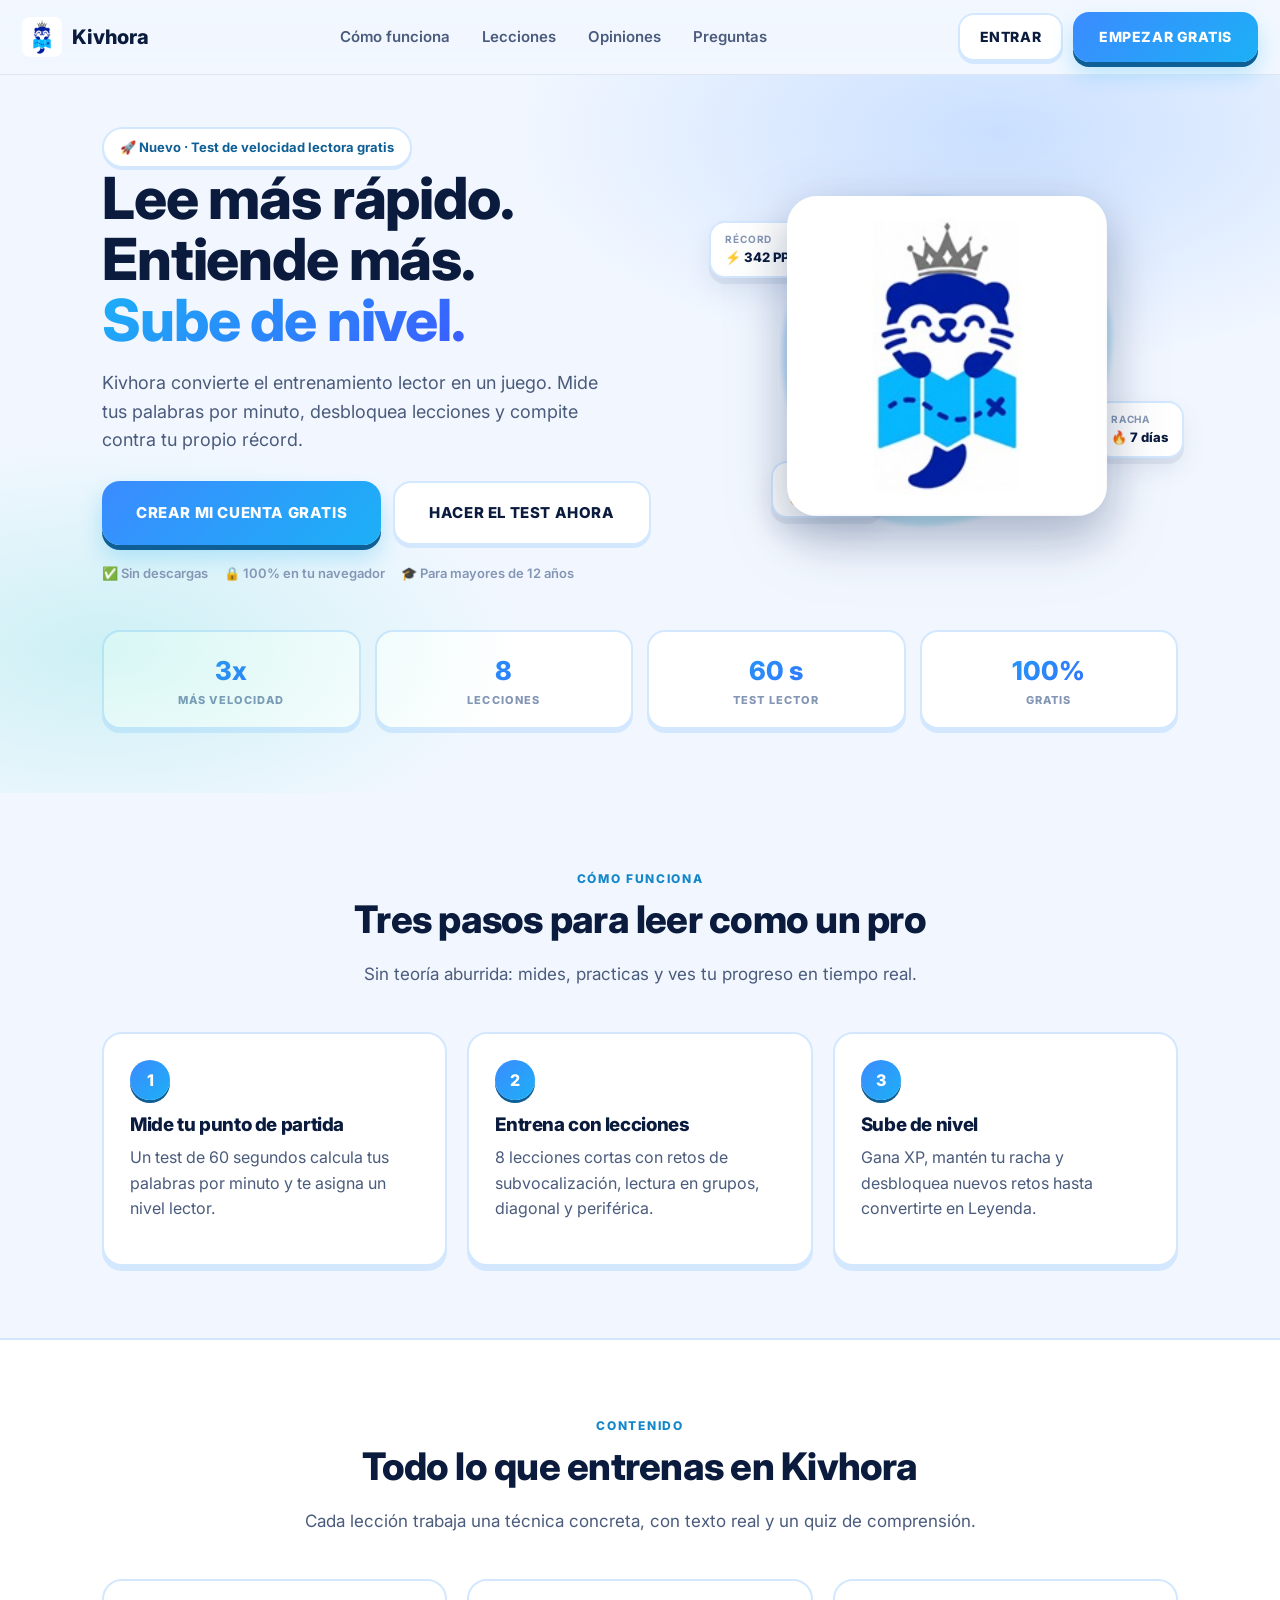
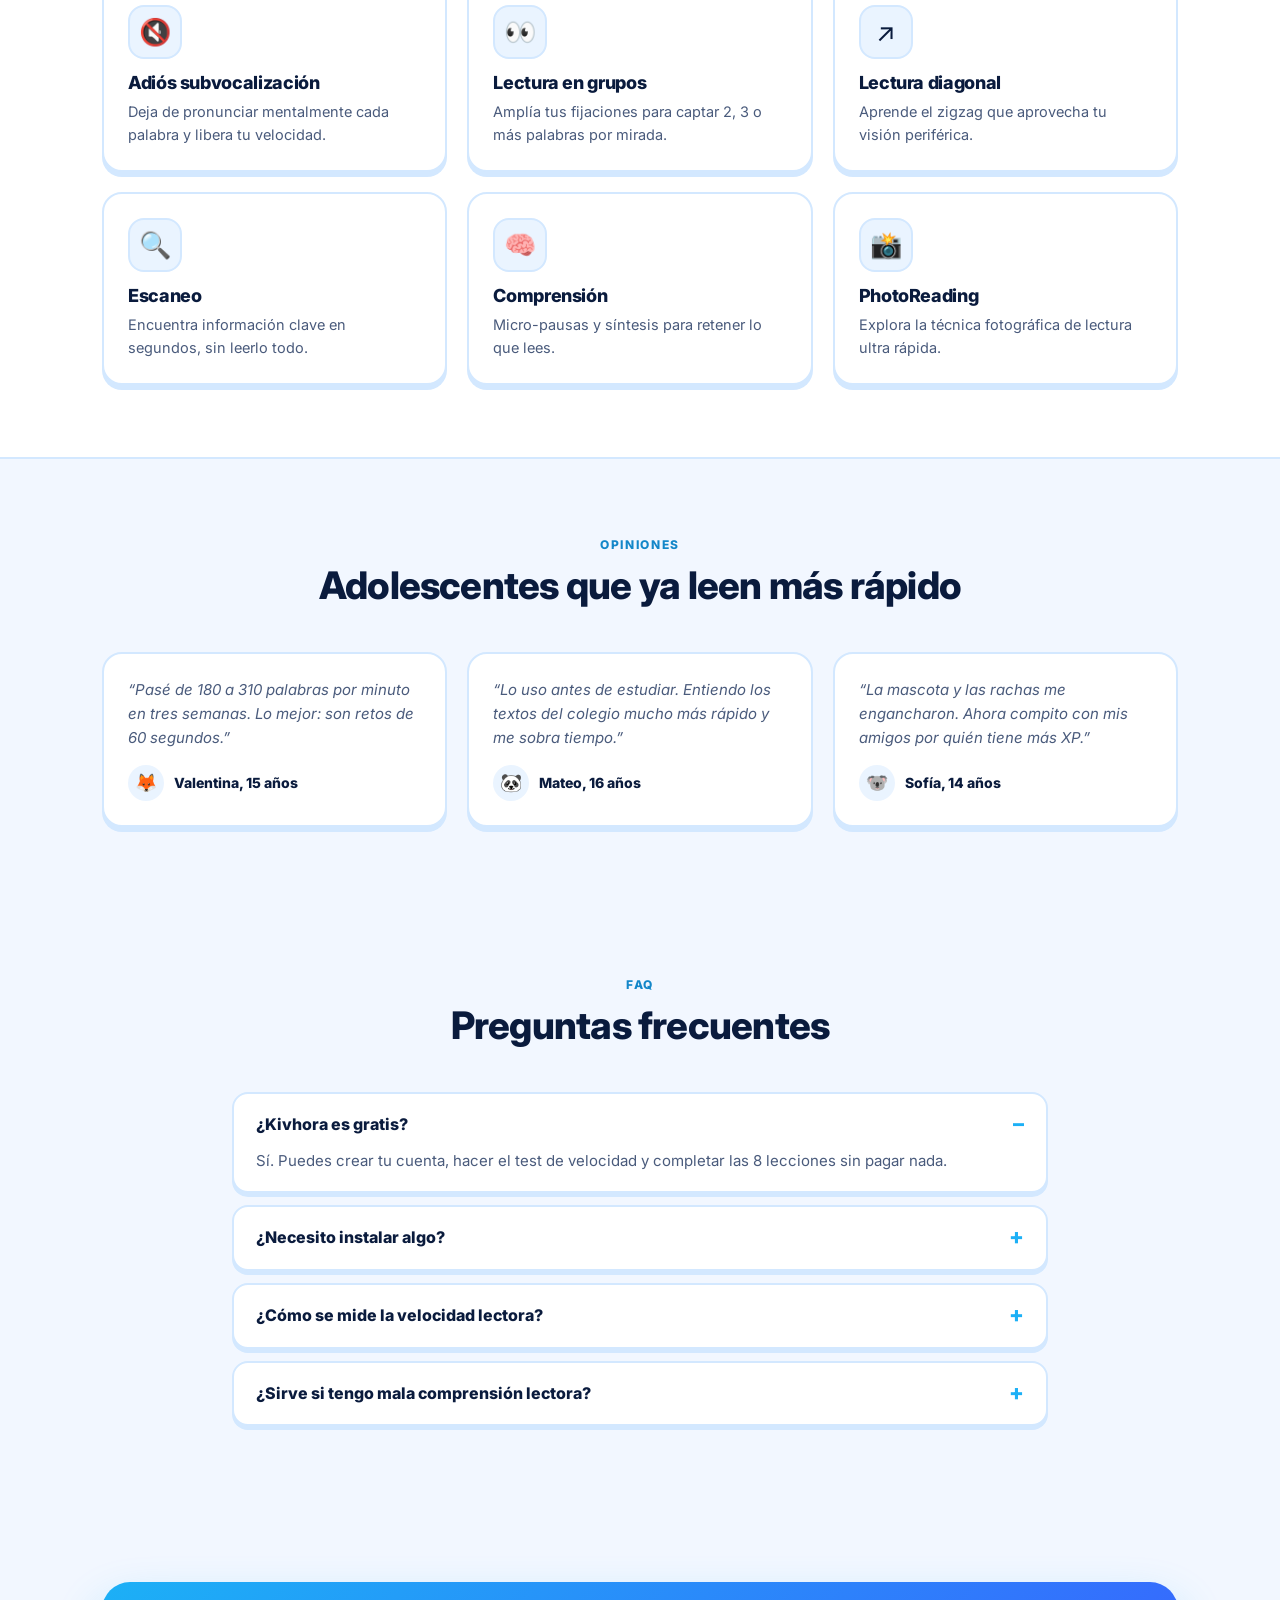
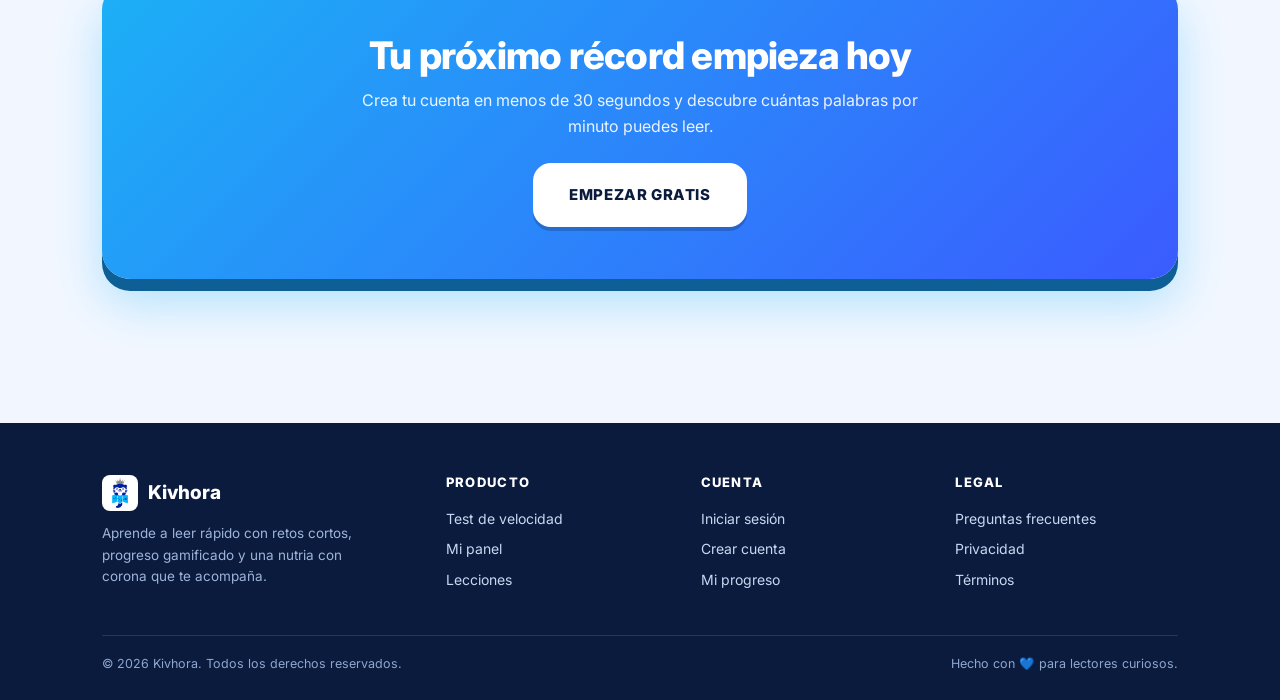
==== commit 61cf7edb: "fix: bloqueos de venta del frontend y esquema inicial de Supabase - Leccion 3 guarda el progreso ant" ====
--- a/index.html
+++ b/index.html
@@ -4,7 +4,7 @@
 <meta charset="UTF-8">
 <meta name="viewport" content="width=device-width, initial-scale=1.0">
 <title>Kivhora | Curso de lectura rápida para adolescentes — Lee hasta 3x más rápido</title>
-<meta name="description" content="Aprende a leer rápido con Kivhora: test de velocidad lectora gratis, 9 lecciones interactivas y ejercicios de subvocalización, lectura diagonal y periférica. Ideal para adolescentes y estudiantes.">
+<meta name="description" content="Aprende a leer rápido con Kivhora: test de velocidad lectora gratis, 8 lecciones interactivas y ejercicios de subvocalización, lectura diagonal y periférica. Ideal para adolescentes y estudiantes.">
 <meta name="keywords" content="lectura rápida, velocidad lectora, test de lectura, palabras por minuto, comprensión lectora, curso de lectura veloz, adolescentes, Kivhora">
 <meta name="author" content="Kivhora">
 <meta name="robots" content="index, follow">
@@ -12,7 +12,7 @@
 <meta property="og:type" content="website">
 <meta property="og:site_name" content="Kivhora">
 <meta property="og:title" content="Kivhora | Aprende a leer rápido jugando">
-<meta property="og:description" content="Test de velocidad lectora, 9 lecciones y progreso gamificado. Mejora tus palabras por minuto en minutos al día.">
+<meta property="og:description" content="Test de velocidad lectora, 8 lecciones y progreso gamificado. Mejora tus palabras por minuto en minutos al día.">
 <meta property="og:url" content="https://kivhora.com/">
 <meta property="og:image" content="https://kivhora.com/nutria_logo.jpeg">
 <meta name="twitter:card" content="summary_large_image">
@@ -38,7 +38,7 @@
     {
       "@type": "Course",
       "name": "Lectura rápida para adolescentes",
-      "description": "Curso interactivo de 9 lecciones para aumentar la velocidad lectora y la comprensión: subvocalización, lectura en grupos, lectura diagonal, escaneo y lectura periférica.",
+      "description": "Curso interactivo de 8 lecciones para aumentar la velocidad lectora y la comprensión: subvocalización, lectura en grupos, lectura diagonal, escaneo y lectura periférica.",
       "provider": { "@id": "https://kivhora.com/#org" },
       "inLanguage": "es",
       "isAccessibleForFree": true,
@@ -48,7 +48,7 @@
     {
       "@type": "FAQPage",
       "mainEntity": [
-        { "@type": "Question", "name": "¿Kivhora es gratis?", "acceptedAnswer": { "@type": "Answer", "text": "Sí. Puedes crear tu cuenta, hacer el test de velocidad y completar las 9 lecciones sin pagar nada." } },
+        { "@type": "Question", "name": "¿Kivhora es gratis?", "acceptedAnswer": { "@type": "Answer", "text": "Sí. Puedes crear tu cuenta, hacer el test de velocidad y completar las 8 lecciones sin pagar nada." } },
         { "@type": "Question", "name": "¿Necesito instalar algo?", "acceptedAnswer": { "@type": "Answer", "text": "No. Kivhora funciona directamente en tu navegador, en computador, tablet o celular." } },
         { "@type": "Question", "name": "¿Cómo se mide la velocidad lectora?", "acceptedAnswer": { "@type": "Answer", "text": "Se mide en palabras por minuto (PPM): divides las palabras del texto entre el tiempo que tardaste y lo multiplicas por 60." } }
       ]
@@ -105,7 +105,7 @@
     <div class="container" style="margin-top:46px">
       <div class="stat-strip">
         <div class="stat"><div class="num">3x</div><div class="lbl">Más velocidad</div></div>
-        <div class="stat"><div class="num">9</div><div class="lbl">Lecciones</div></div>
+        <div class="stat"><div class="num">8</div><div class="lbl">Lecciones</div></div>
         <div class="stat"><div class="num">60 s</div><div class="lbl">Test lector</div></div>
         <div class="stat"><div class="num">100%</div><div class="lbl">Gratis</div></div>
       </div>
@@ -121,7 +121,7 @@
       </div>
       <div class="grid grid--3">
         <article class="step"><div class="n">1</div><h3>Mide tu punto de partida</h3><p class="muted">Un test de 60 segundos calcula tus palabras por minuto y te asigna un nivel lector.</p></article>
-        <article class="step"><div class="n">2</div><h3>Entrena con lecciones</h3><p class="muted">9 lecciones cortas con retos de subvocalización, lectura en grupos, diagonal y periférica.</p></article>
+        <article class="step"><div class="n">2</div><h3>Entrena con lecciones</h3><p class="muted">8 lecciones cortas con retos de subvocalización, lectura en grupos, diagonal y periférica.</p></article>
         <article class="step"><div class="n">3</div><h3>Sube de nivel</h3><p class="muted">Gana XP, mantén tu racha y desbloquea nuevos retos hasta convertirte en Leyenda.</p></article>
       </div>
     </div>
@@ -163,7 +163,7 @@
     <div class="container narrow">
       <div class="section-head"><span class="eyebrow">FAQ</span><h2>Preguntas frecuentes</h2></div>
       <div class="faq">
-        <details open><summary>¿Kivhora es gratis?</summary><p>Sí. Puedes crear tu cuenta, hacer el test de velocidad y completar las 9 lecciones sin pagar nada.</p></details>
+        <details open><summary>¿Kivhora es gratis?</summary><p>Sí. Puedes crear tu cuenta, hacer el test de velocidad y completar las 8 lecciones sin pagar nada.</p></details>
         <details><summary>¿Necesito instalar algo?</summary><p>No. Kivhora funciona directamente en tu navegador, en computador, tablet o celular.</p></details>
         <details><summary>¿Cómo se mide la velocidad lectora?</summary><p>En palabras por minuto (PPM): divides las palabras del texto entre el tiempo que tardaste y lo multiplicas por 60.</p></details>
         <details><summary>¿Sirve si tengo mala comprensión lectora?</summary><p>Sí. Cada lección incluye un quiz de comprensión y técnicas específicas para retener mejor lo leído.</p></details>
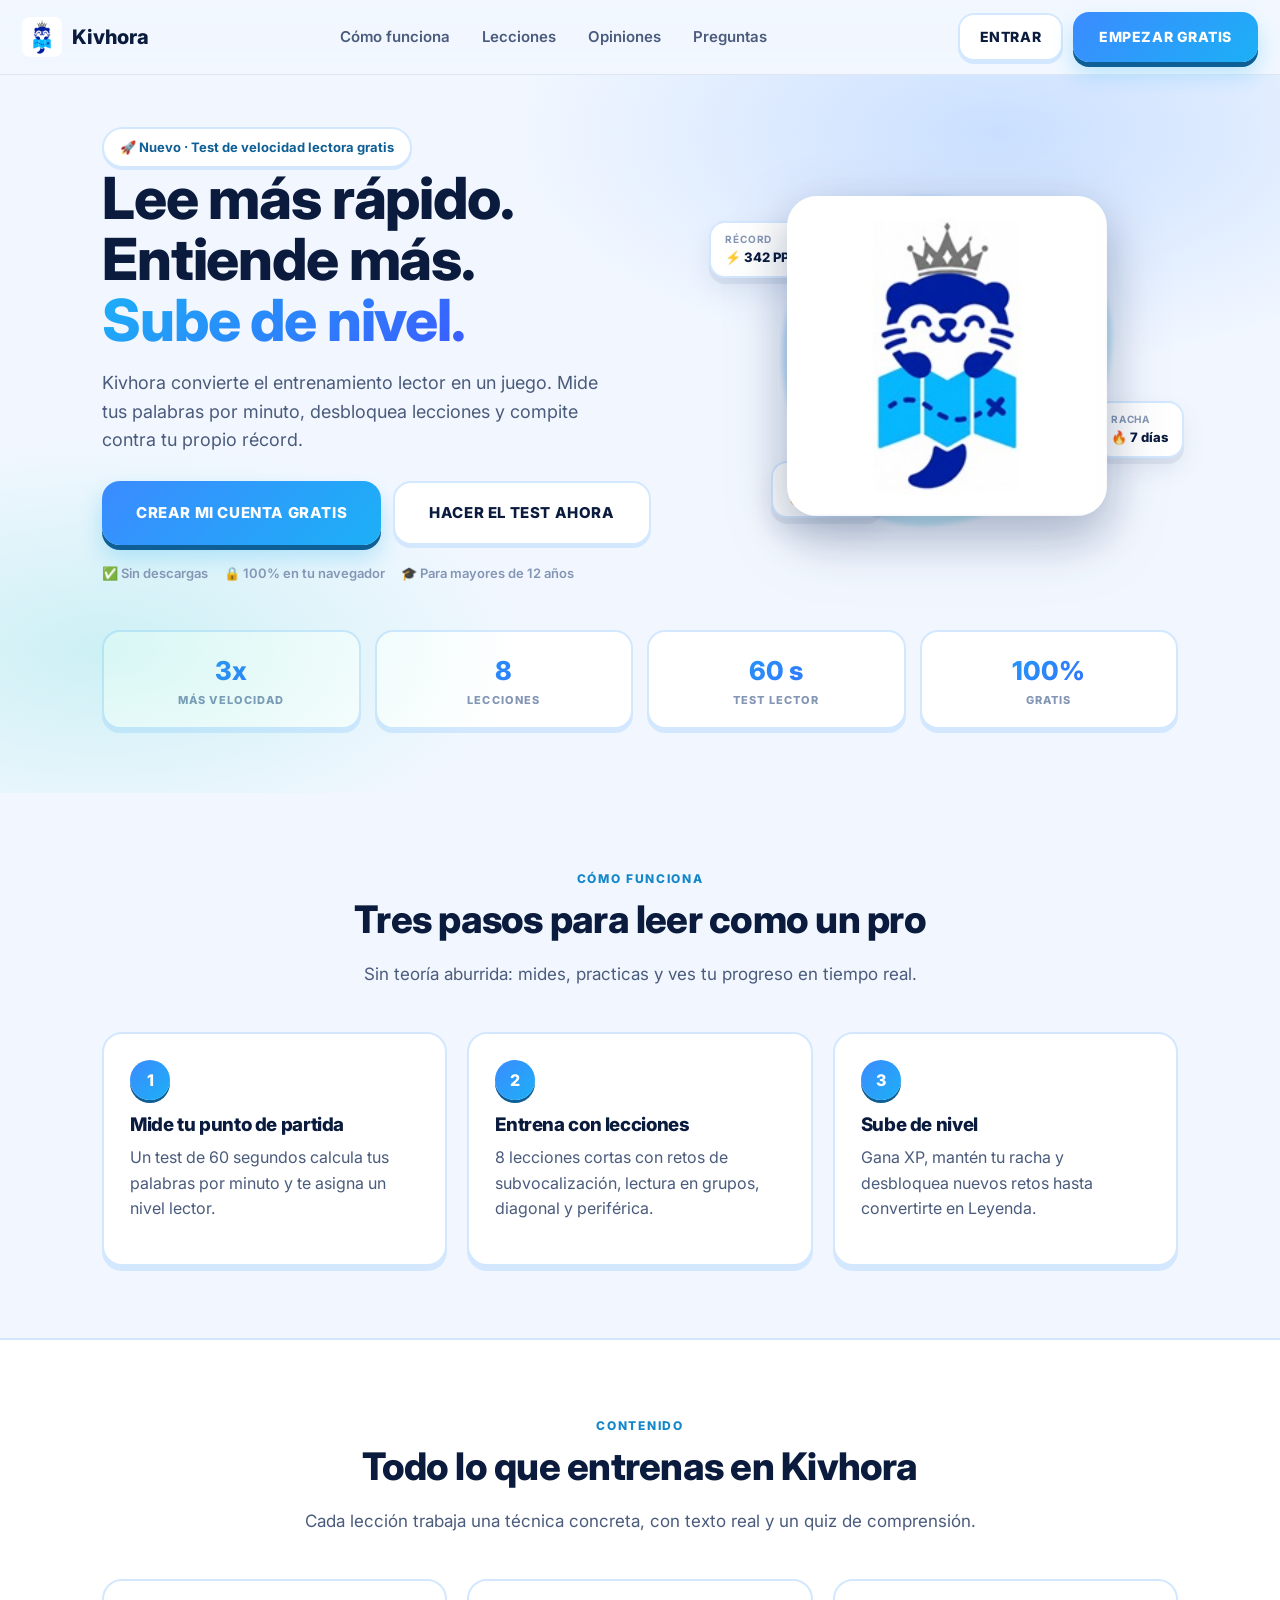
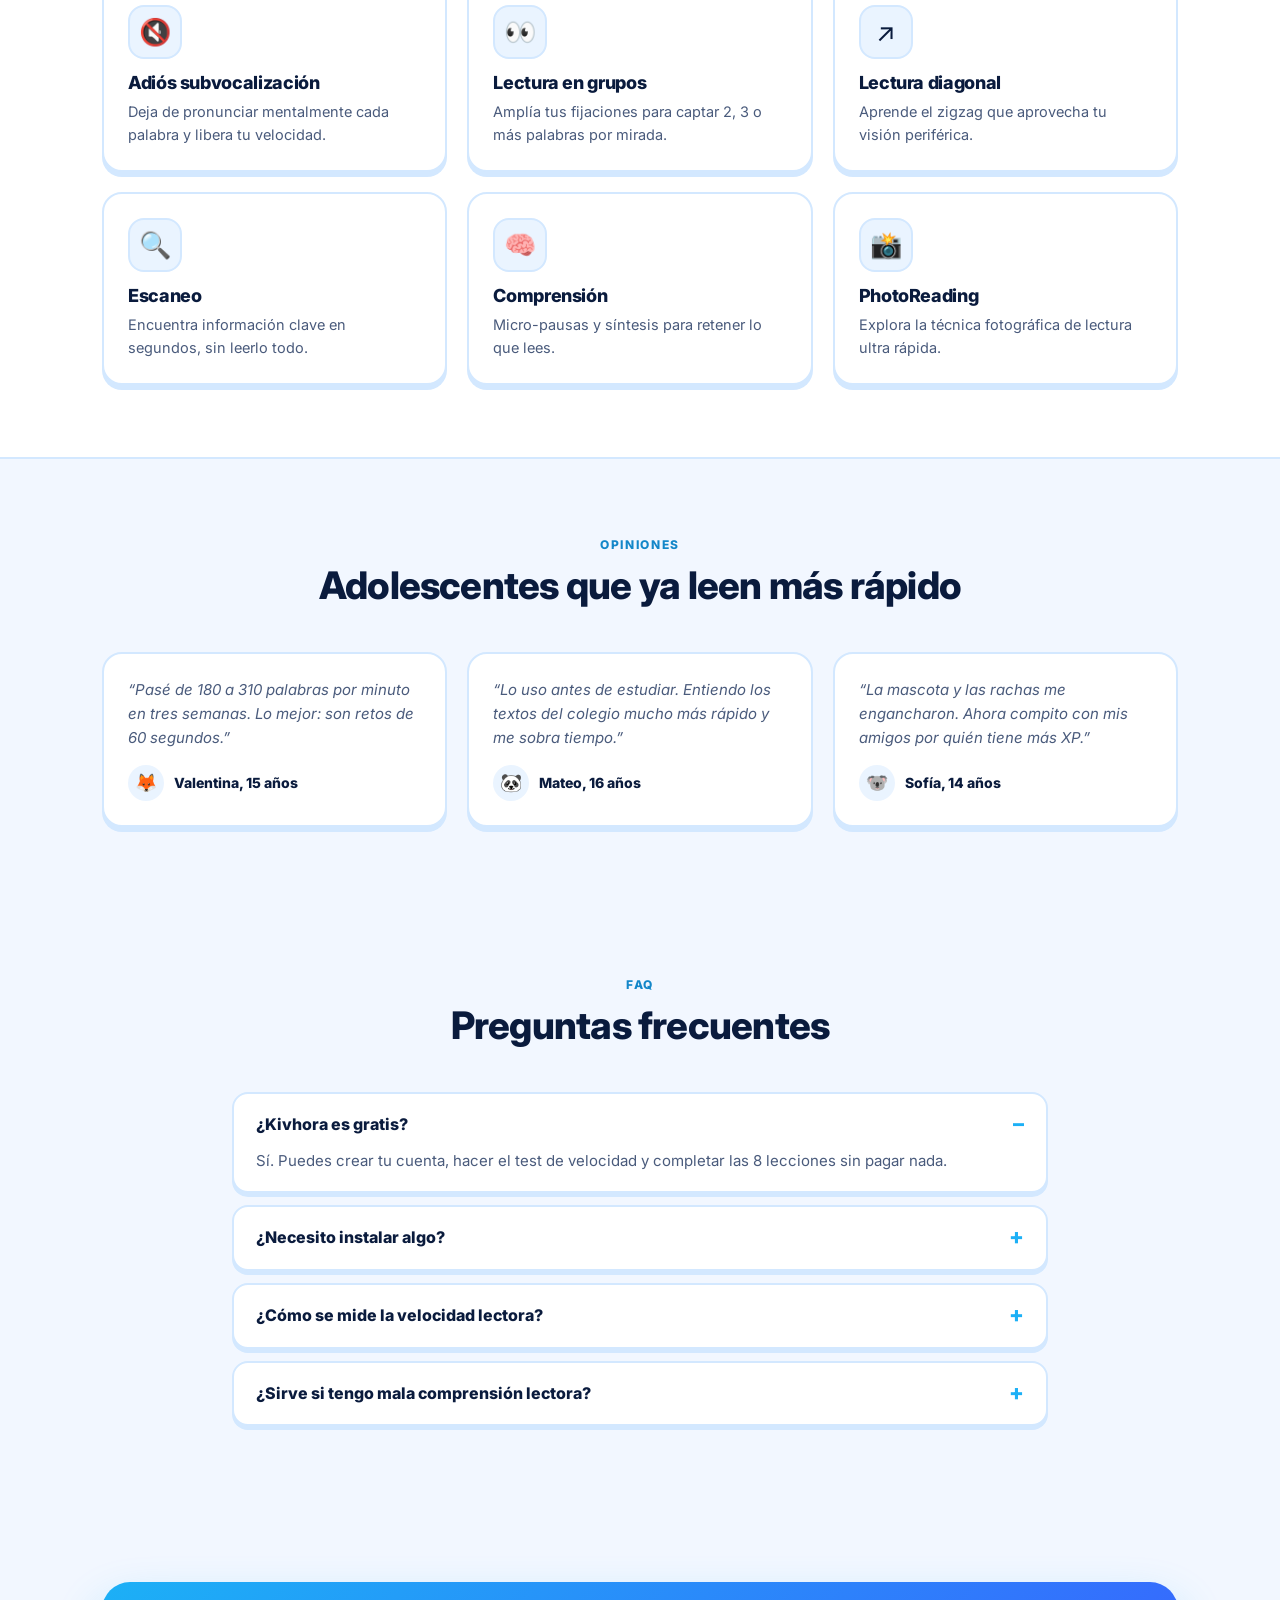
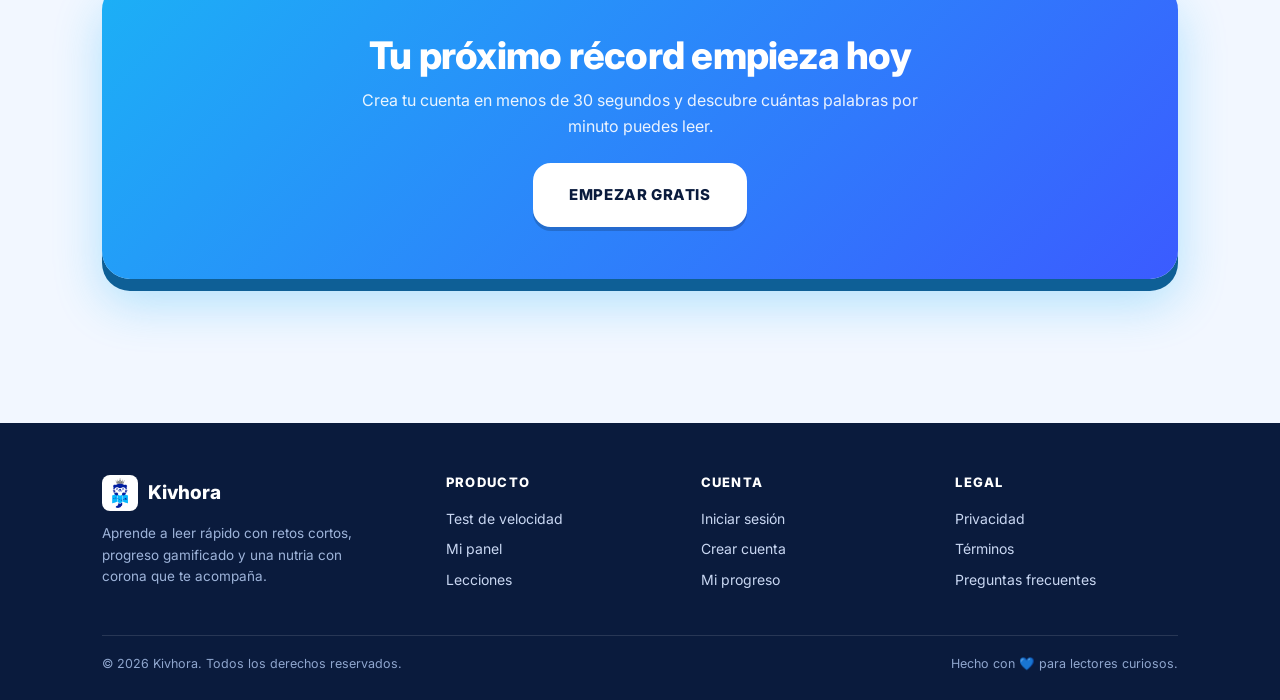
==== commit c1af730e: "feat: preparar el despliegue con 404, paginas legales, robots/sitemap y guia de publicacion" ====
--- a/index.html
+++ b/index.html
@@ -191,7 +191,7 @@
       </div>
       <div><h4>Producto</h4><a href="exam.html">Test de velocidad</a><a href="dashboard.html">Mi panel</a><a href="#lecciones">Lecciones</a></div>
       <div><h4>Cuenta</h4><a href="login.html">Iniciar sesión</a><a href="registro.html">Crear cuenta</a><a href="dashboard.html">Mi progreso</a></div>
-      <div><h4>Legal</h4><a href="#faq">Preguntas frecuentes</a><a href="#faq">Privacidad</a><a href="#faq">Términos</a></div>
+      <div><h4>Legal</h4><a href="privacidad.html">Privacidad</a><a href="terminos.html">Términos</a><a href="#faq">Preguntas frecuentes</a></div>
     </div>
     <div class="footer-bottom">
       <span>© <span id="year">2025</span> Kivhora. Todos los derechos reservados.</span>
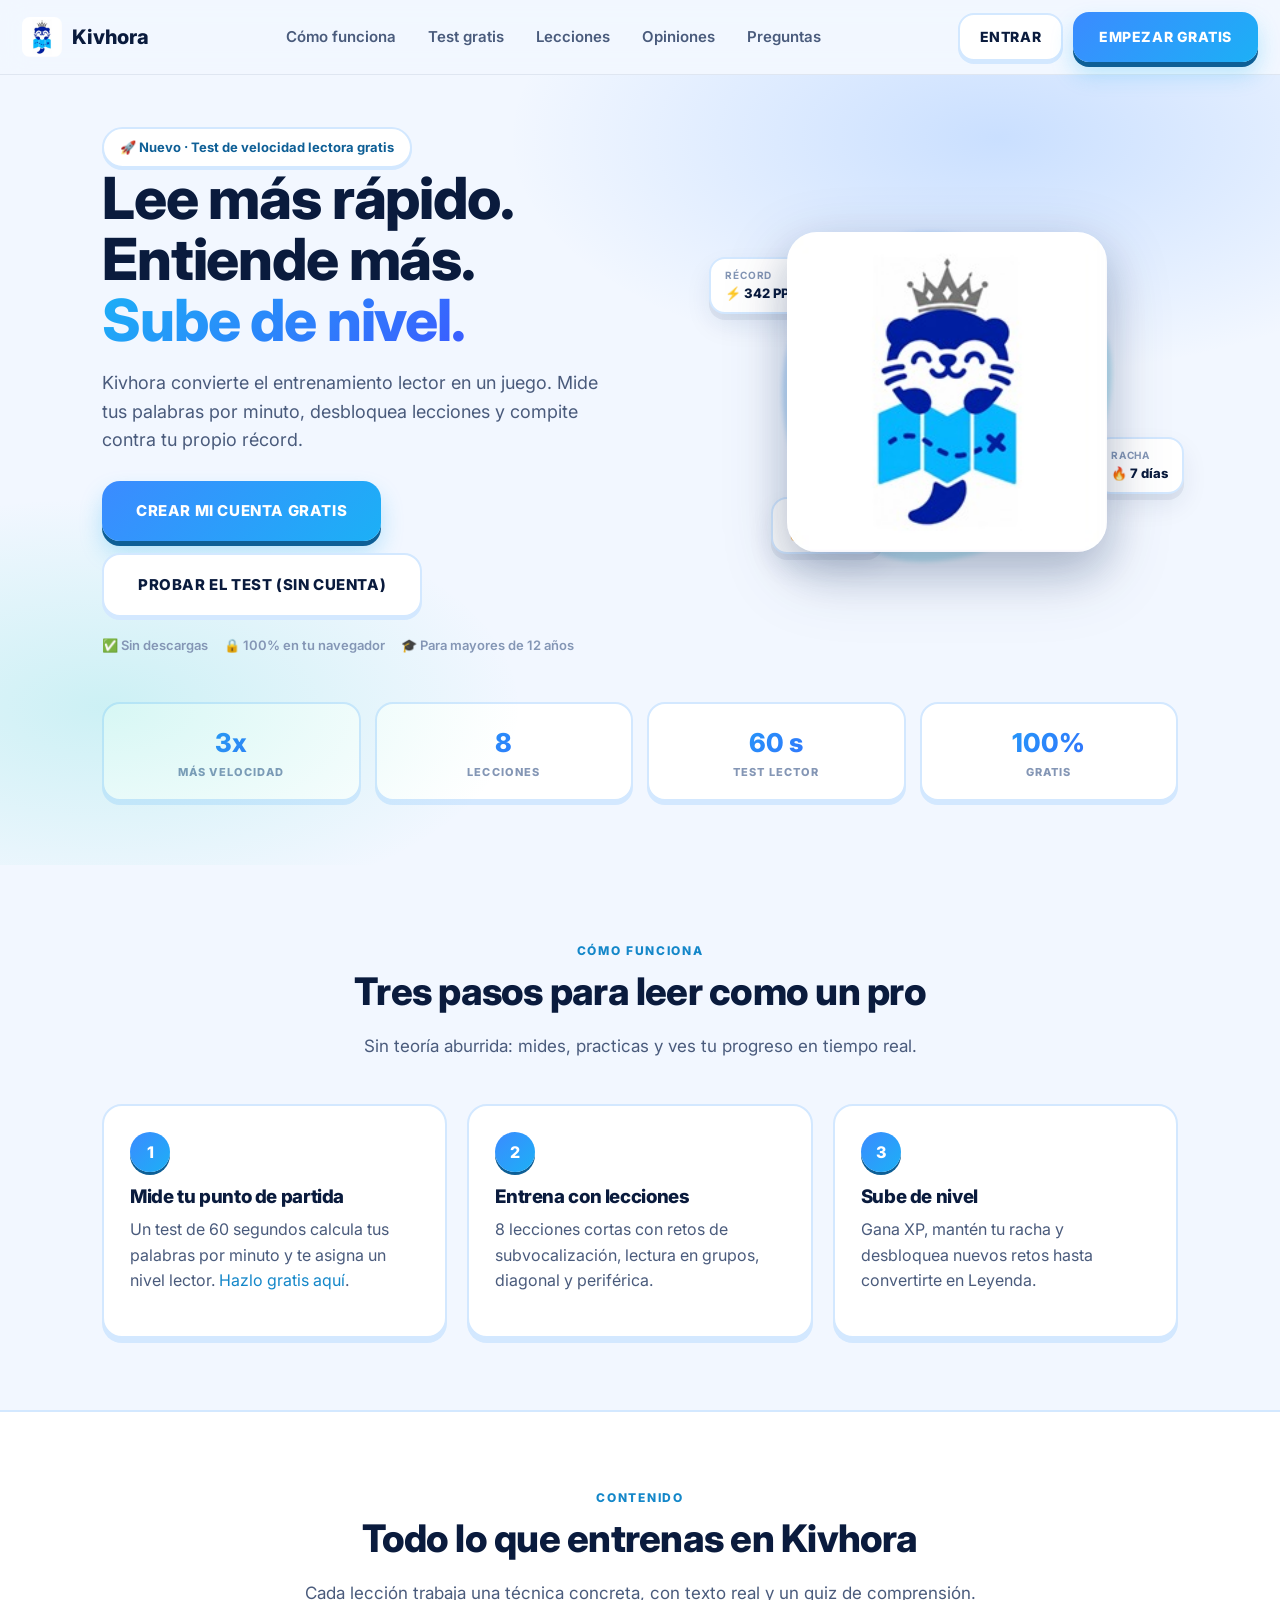
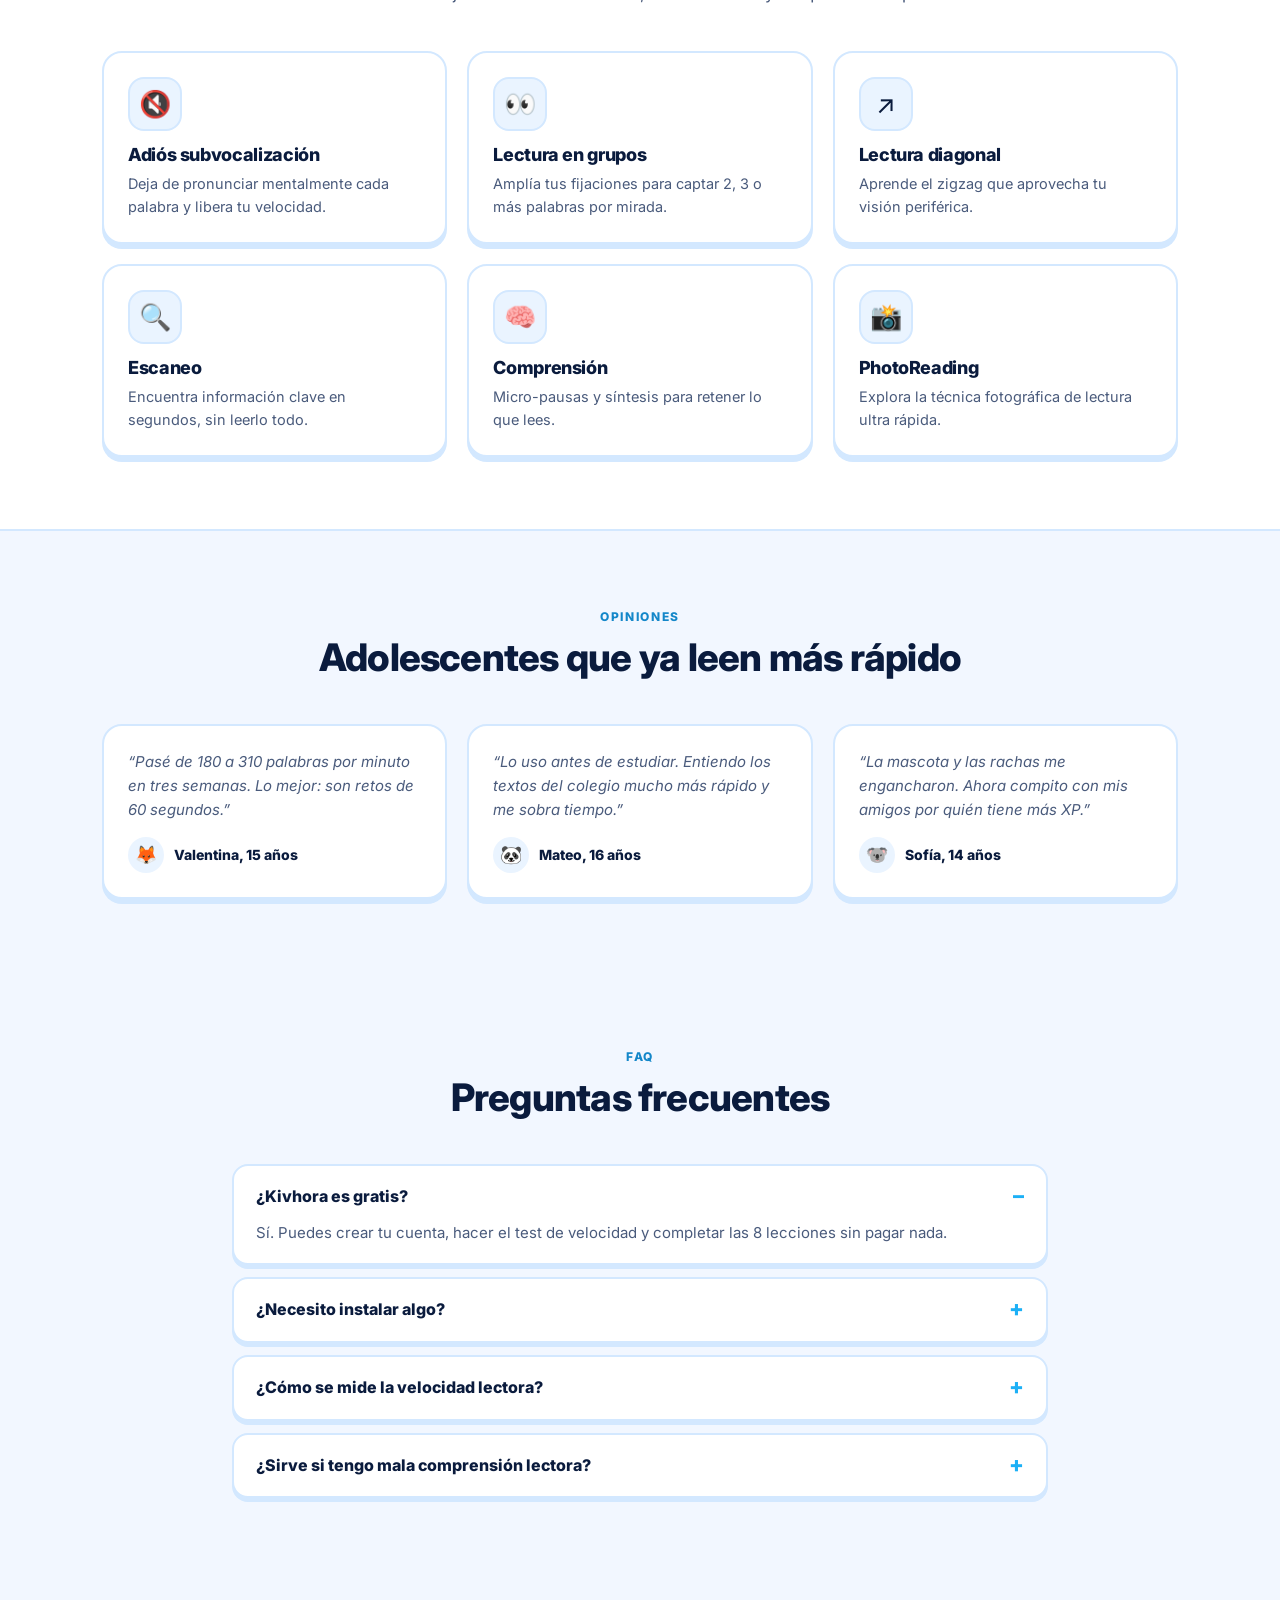
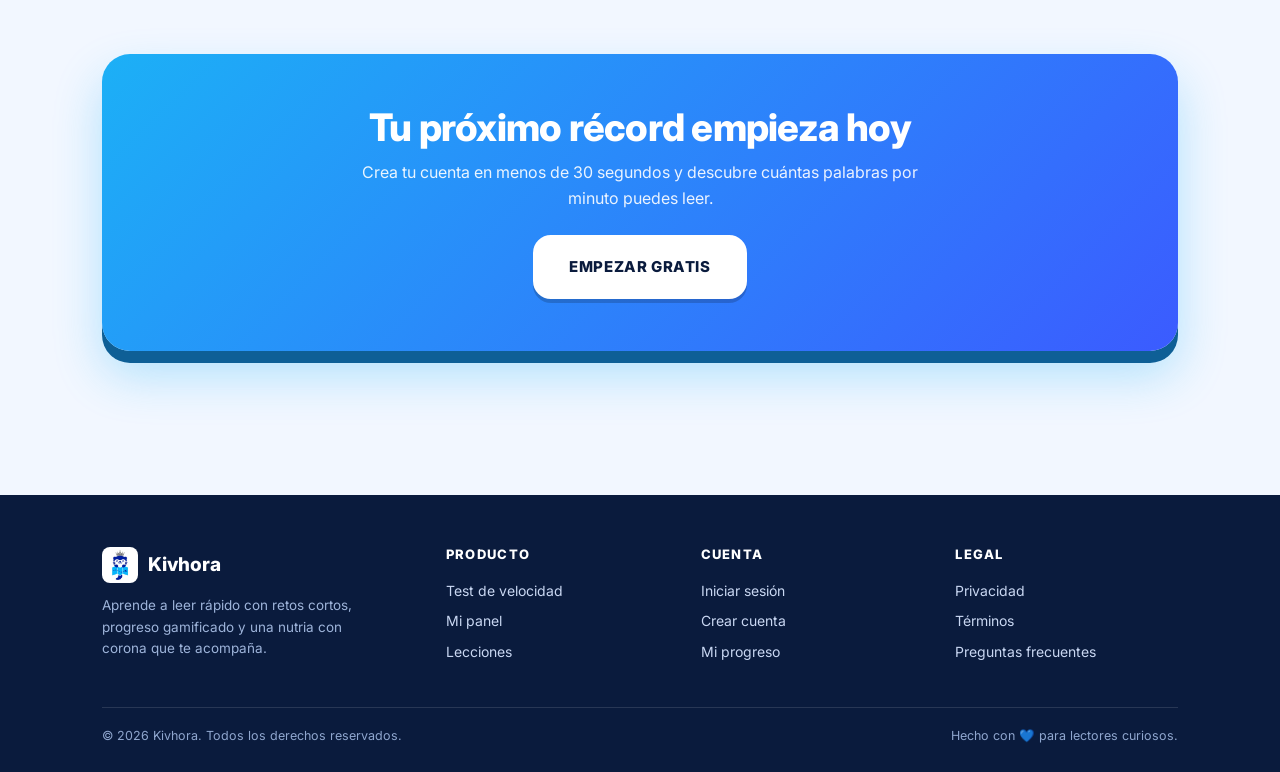
==== commit fe9120b9: "feat: test de velocidad publico sin registro y datos del test compartidos" ====
--- a/index.html
+++ b/index.html
@@ -66,6 +66,7 @@
   <nav aria-label="Navegación principal">
     <ul class="nav-links">
       <li><a href="#como-funciona">Cómo funciona</a></li>
+      <li><a href="test.html">Test gratis</a></li>
       <li><a href="#lecciones">Lecciones</a></li>
       <li><a href="#testimonios">Opiniones</a></li>
       <li><a href="#faq">Preguntas</a></li>
@@ -86,7 +87,7 @@
         <p class="lead">Kivhora convierte el entrenamiento lector en un juego. Mide tus palabras por minuto, desbloquea lecciones y compite contra tu propio récord.</p>
         <div class="hero-actions">
           <a href="registro.html" class="btn-3d btn--lg">Crear mi cuenta gratis</a>
-          <a href="exam.html" class="btn-2d btn--lg">Hacer el test ahora</a>
+          <a href="test.html" class="btn-2d btn--lg">Probar el test (sin cuenta)</a>
         </div>
         <div class="hero-trust">
           <span>✅ Sin descargas</span>
@@ -120,7 +121,7 @@
         <p>Sin teoría aburrida: mides, practicas y ves tu progreso en tiempo real.</p>
       </div>
       <div class="grid grid--3">
-        <article class="step"><div class="n">1</div><h3>Mide tu punto de partida</h3><p class="muted">Un test de 60 segundos calcula tus palabras por minuto y te asigna un nivel lector.</p></article>
+        <article class="step"><div class="n">1</div><h3>Mide tu punto de partida</h3><p class="muted">Un test de 60 segundos calcula tus palabras por minuto y te asigna un nivel lector. <a href="test.html">Hazlo gratis aquí</a>.</p></article>
         <article class="step"><div class="n">2</div><h3>Entrena con lecciones</h3><p class="muted">8 lecciones cortas con retos de subvocalización, lectura en grupos, diagonal y periférica.</p></article>
         <article class="step"><div class="n">3</div><h3>Sube de nivel</h3><p class="muted">Gana XP, mantén tu racha y desbloquea nuevos retos hasta convertirte en Leyenda.</p></article>
       </div>
@@ -189,7 +190,7 @@
         <div class="brand"><img src="nutria_logo.jpeg" alt="Mascota de Kivhora" width="36" height="36" style="object-fit: cover; border-radius: 8px;">Kivhora</div>
         <p>Aprende a leer rápido con retos cortos, progreso gamificado y una nutria con corona que te acompaña.</p>
       </div>
-      <div><h4>Producto</h4><a href="exam.html">Test de velocidad</a><a href="dashboard.html">Mi panel</a><a href="#lecciones">Lecciones</a></div>
+      <div><h4>Producto</h4><a href="test.html">Test de velocidad</a><a href="dashboard.html">Mi panel</a><a href="#lecciones">Lecciones</a></div>
       <div><h4>Cuenta</h4><a href="login.html">Iniciar sesión</a><a href="registro.html">Crear cuenta</a><a href="dashboard.html">Mi progreso</a></div>
       <div><h4>Legal</h4><a href="privacidad.html">Privacidad</a><a href="terminos.html">Términos</a><a href="#faq">Preguntas frecuentes</a></div>
     </div>
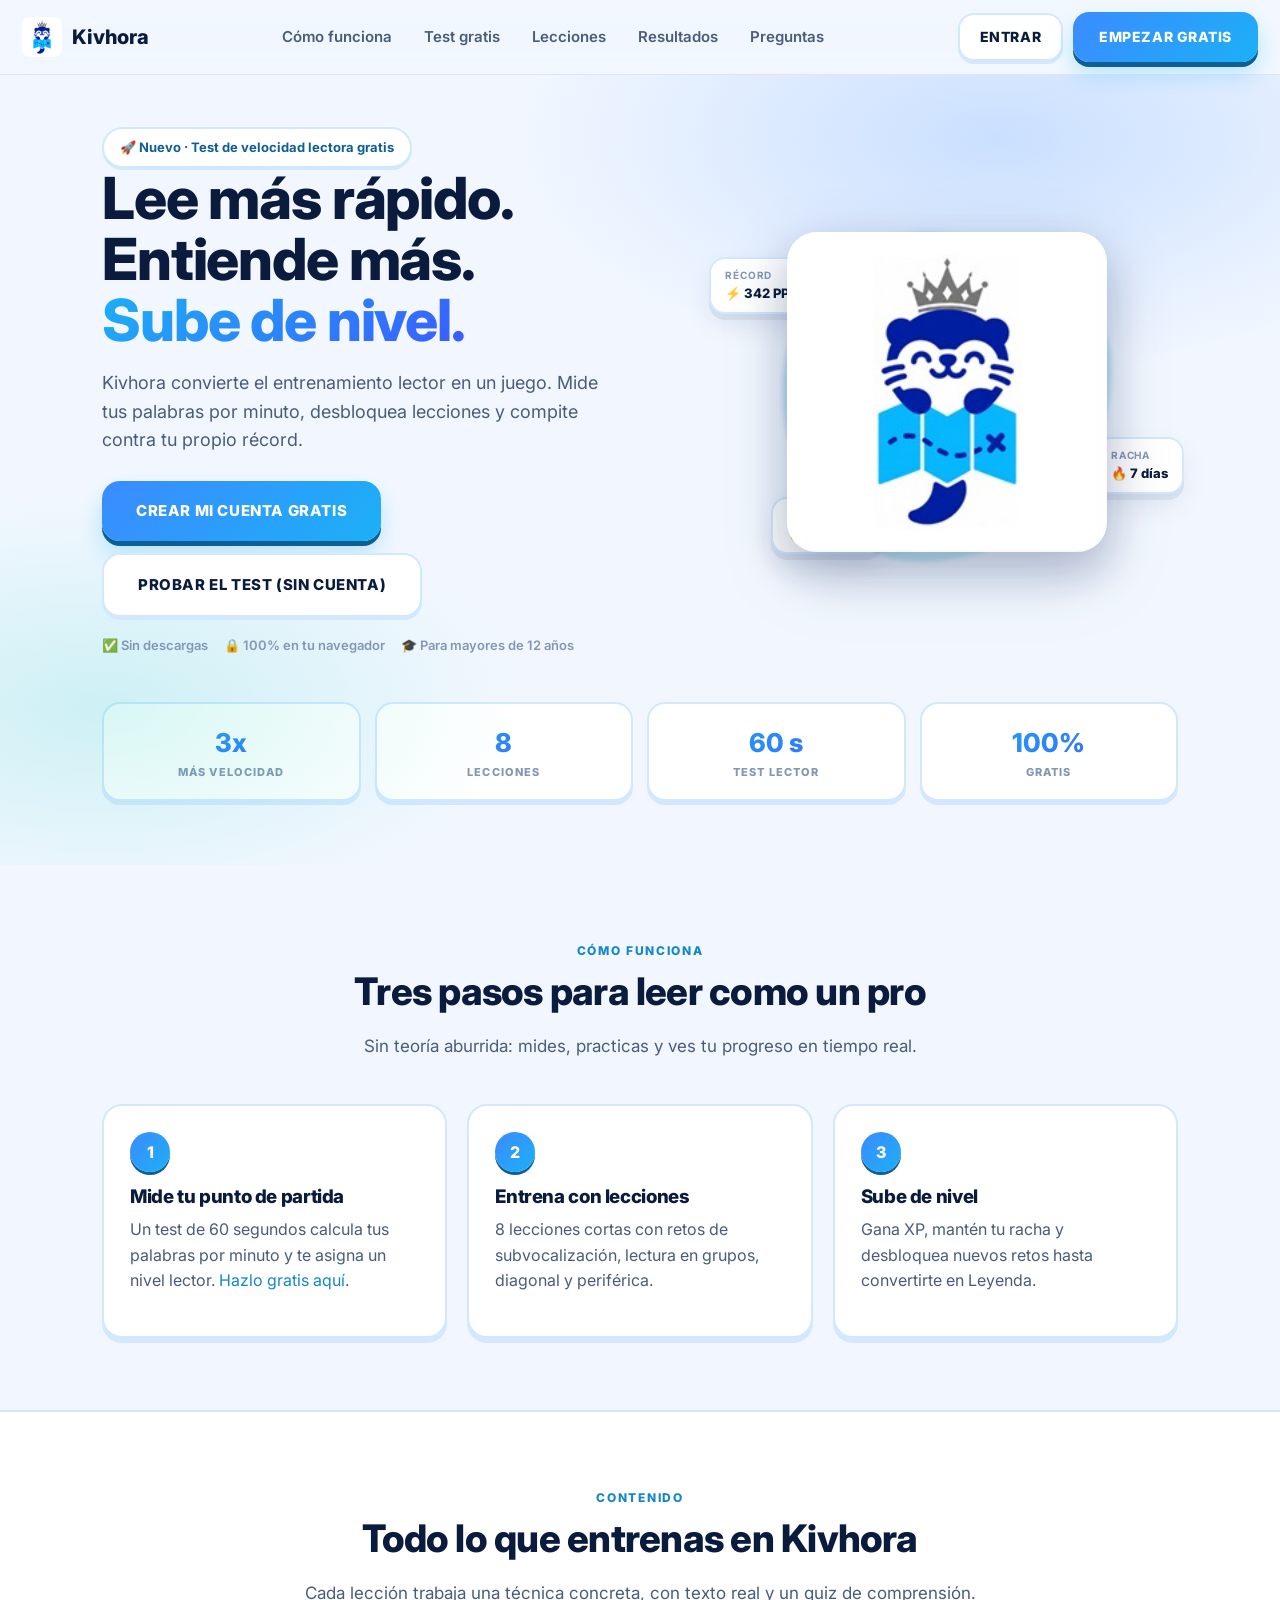
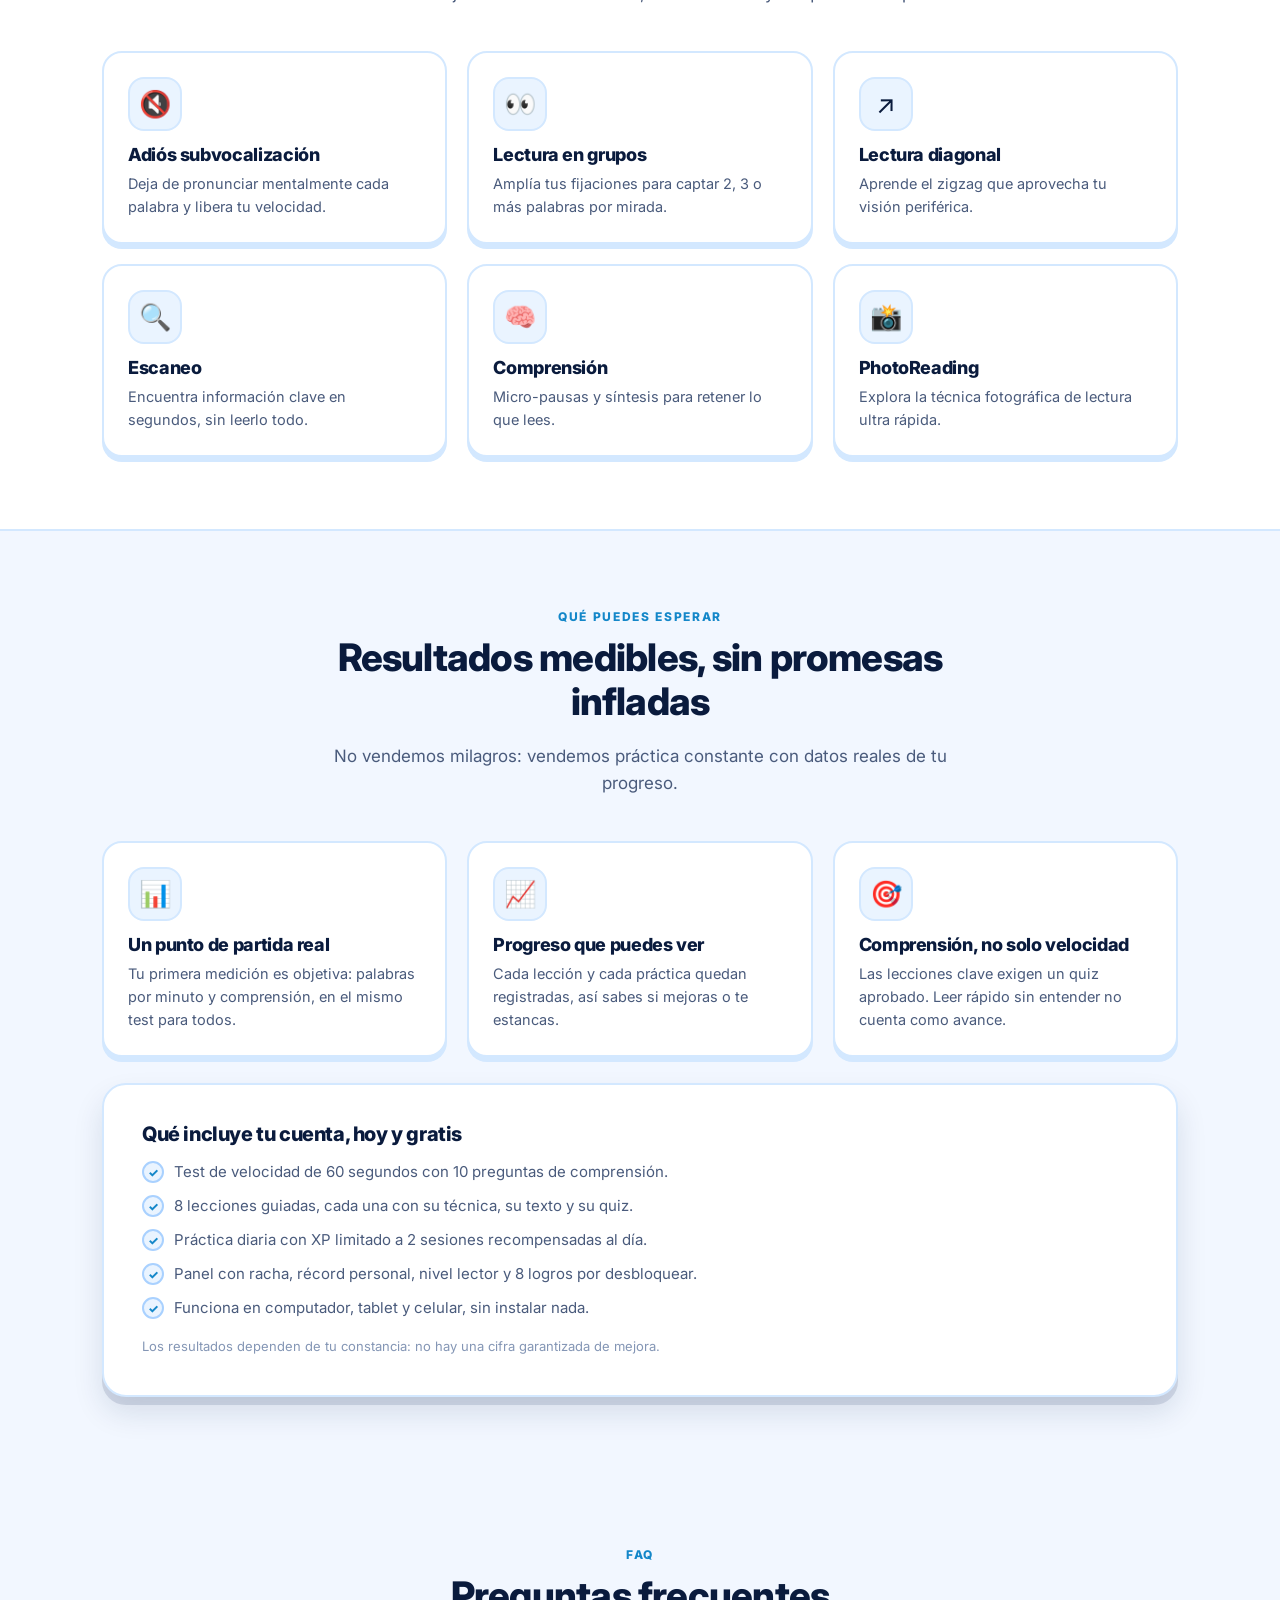
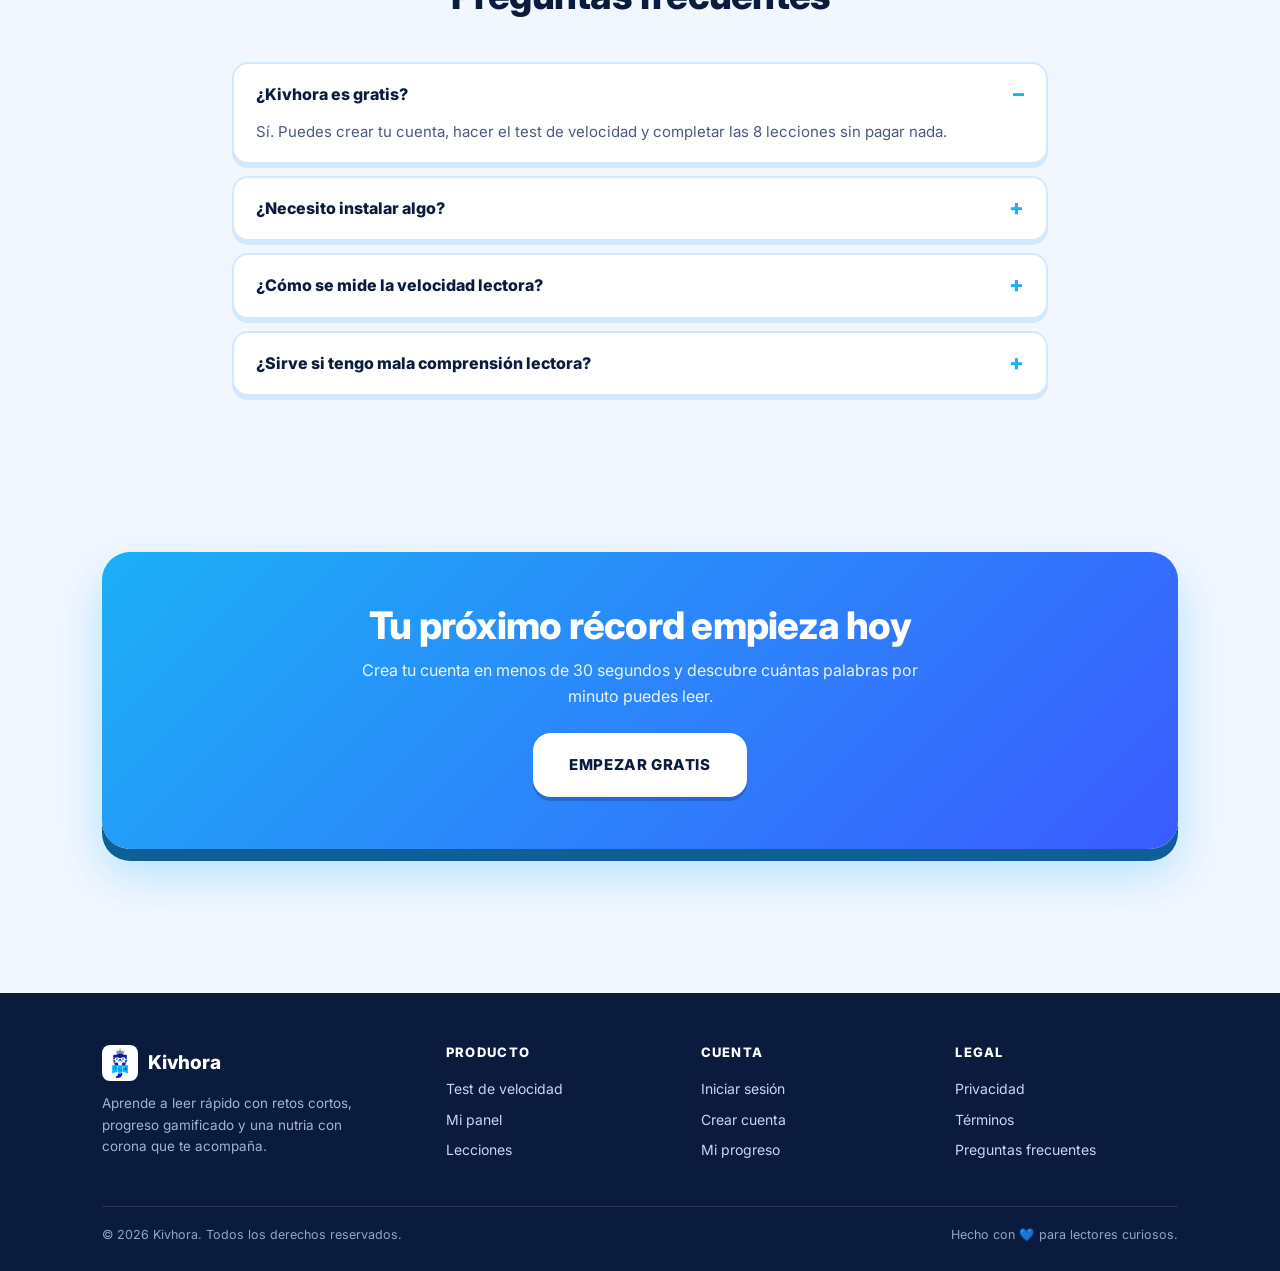
==== commit bb3a0a66: "feat: landing sección honesta y cambios menores" ====
--- a/index.html
+++ b/index.html
@@ -68,7 +68,7 @@
       <li><a href="#como-funciona">Cómo funciona</a></li>
       <li><a href="test.html">Test gratis</a></li>
       <li><a href="#lecciones">Lecciones</a></li>
-      <li><a href="#testimonios">Opiniones</a></li>
+      <li><a href="#resultados">Resultados</a></li>
       <li><a href="#faq">Preguntas</a></li>
     </ul>
   </nav>
@@ -146,16 +146,29 @@
     </div>
   </section>
 
-  <section class="section" id="testimonios">
+  <section class="section" id="resultados">
     <div class="container">
       <div class="section-head">
-        <span class="eyebrow">Opiniones</span>
-        <h2>Adolescentes que ya leen más rápido</h2>
+        <span class="eyebrow">Qué puedes esperar</span>
+        <h2>Resultados medibles, sin promesas infladas</h2>
+        <p>No vendemos milagros: vendemos práctica constante con datos reales de tu progreso.</p>
       </div>
       <div class="grid grid--3">
-        <article class="quote"><p>“Pasé de 180 a 310 palabras por minuto en tres semanas. Lo mejor: son retos de 60 segundos.”</p><div class="who"><span>🦊</span>Valentina, 15 años</div></article>
-        <article class="quote"><p>“Lo uso antes de estudiar. Entiendo los textos del colegio mucho más rápido y me sobra tiempo.”</p><div class="who"><span>🐼</span>Mateo, 16 años</div></article>
-        <article class="quote"><p>“La mascota y las rachas me engancharon. Ahora compito con mis amigos por quién tiene más XP.”</p><div class="who"><span>🐨</span>Sofía, 14 años</div></article>
+        <article class="feature"><div class="ico">📊</div><h3>Un punto de partida real</h3><p>Tu primera medición es objetiva: palabras por minuto y comprensión, en el mismo test para todos.</p></article>
+        <article class="feature"><div class="ico">📈</div><h3>Progreso que puedes ver</h3><p>Cada lección y cada práctica quedan registradas, así sabes si mejoras o te estancas.</p></article>
+        <article class="feature"><div class="ico">🎯</div><h3>Comprensión, no solo velocidad</h3><p>Las lecciones clave exigen un quiz aprobado. Leer rápido sin entender no cuenta como avance.</p></article>
+      </div>
+
+      <div class="card-3d" style="margin-top:26px">
+        <h3 style="font-size:20px;margin:0 0 14px">Qué incluye tu cuenta, hoy y gratis</h3>
+        <ul class="check-list">
+          <li>Test de velocidad de 60 segundos con 10 preguntas de comprensión.</li>
+          <li>8 lecciones guiadas, cada una con su técnica, su texto y su quiz.</li>
+          <li>Práctica diaria con XP limitado a 2 sesiones recompensadas al día.</li>
+          <li>Panel con racha, récord personal, nivel lector y 8 logros por desbloquear.</li>
+          <li>Funciona en computador, tablet y celular, sin instalar nada.</li>
+        </ul>
+        <p class="hint" style="margin:16px 0 0">Los resultados dependen de tu constancia: no hay una cifra garantizada de mejora.</p>
       </div>
     </div>
   </section>
--- a/style-2.5d.css
+++ b/style-2.5d.css
@@ -129,6 +129,12 @@
 .faq summary::after{content:'+';color:var(--blue-500);font-size:22px;line-height:1}
 .faq details[open] summary::after{content:'–'}
 .faq p{margin:12px 0 0;color:var(--text-secondary);font-size:15px}
+
+/* ---------- Lista de lo que incluye ---------- */
+.check-list{list-style:none;display:grid;gap:10px;margin:0;padding:0}
+.check-list li{display:flex;gap:10px;align-items:flex-start;font-size:15px;color:var(--text-secondary)}
+.check-list li::before{content:'✓';flex-shrink:0;width:22px;height:22px;border-radius:50%;background:var(--blue-50);
+  border:2px solid var(--blue-200);color:var(--blue-600);font-size:12px;font-weight:800;display:grid;place-items:center;margin-top:1px}
 
 /* ---------- CTA ---------- */
 .cta-band{background:linear-gradient(135deg,#1CB0F6,#3B5BFF);border-radius:28px;padding:52px 36px;text-align:center;color:#fff;
